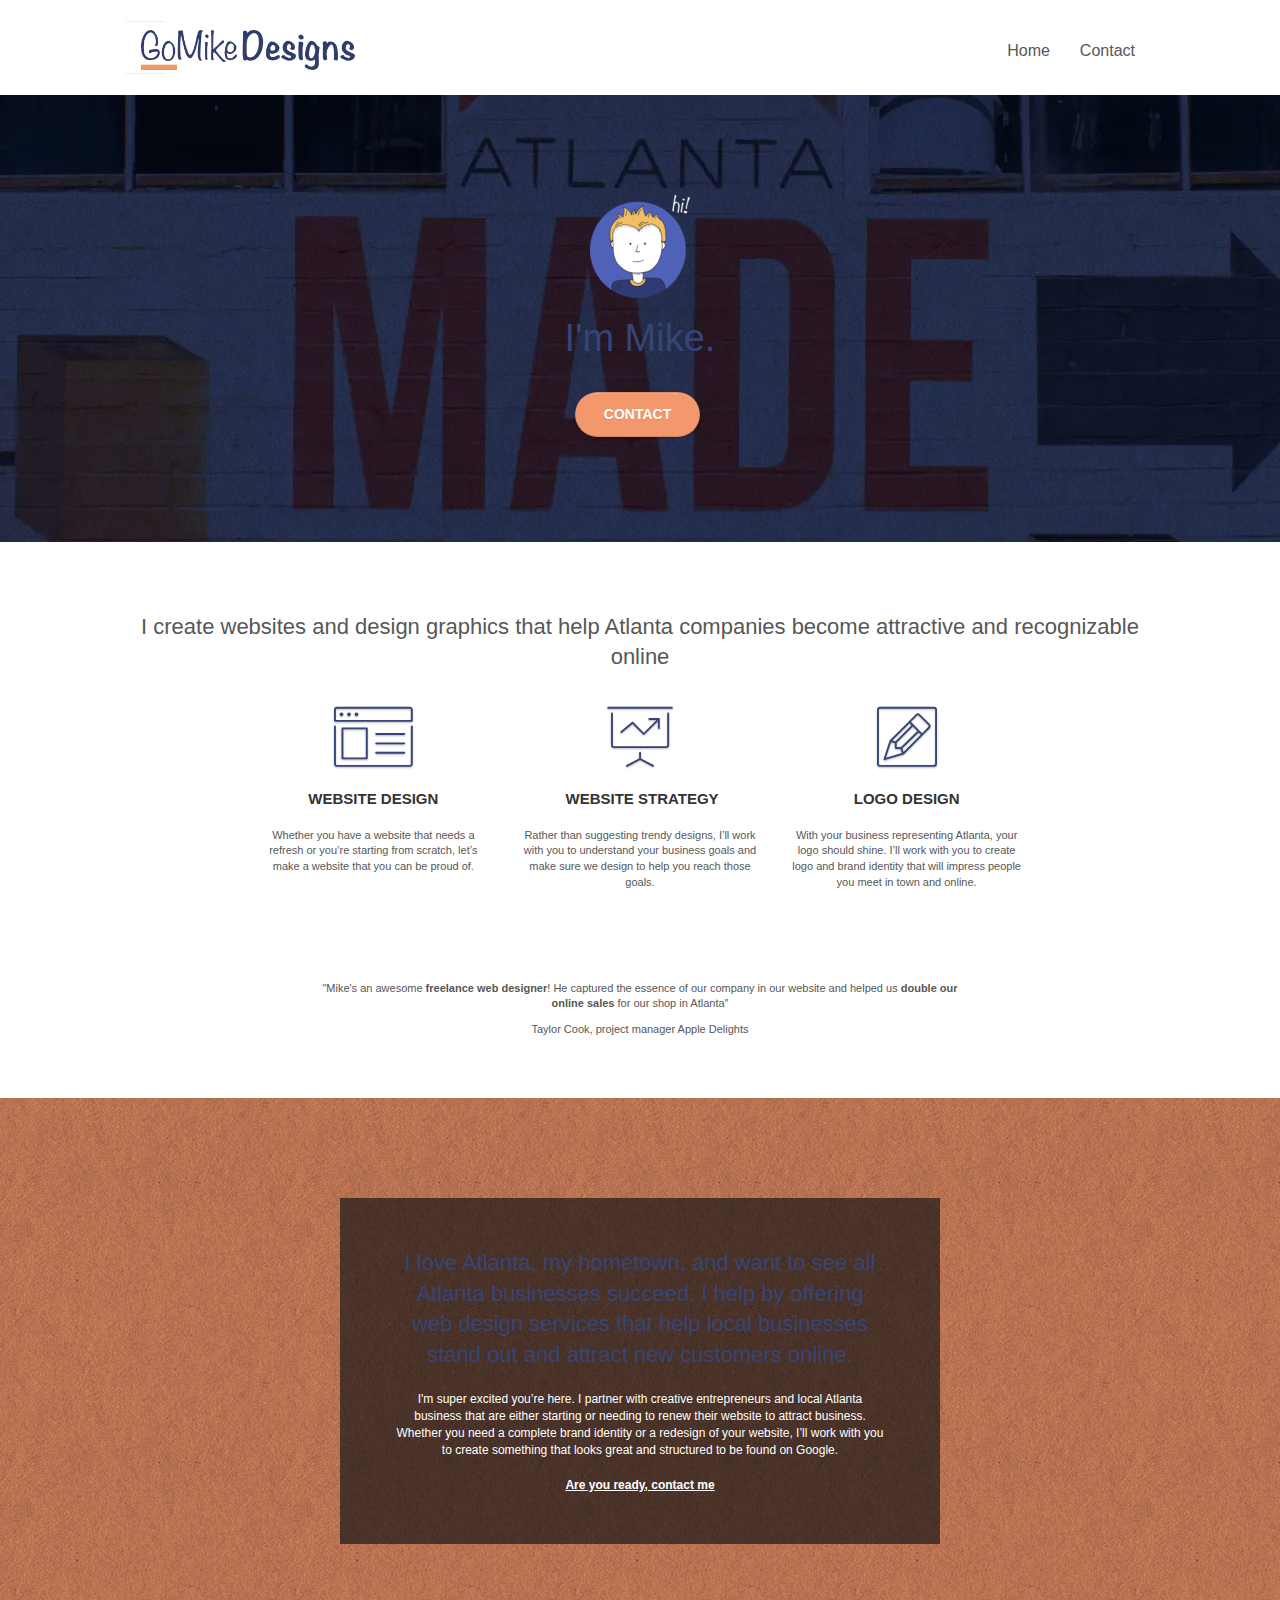
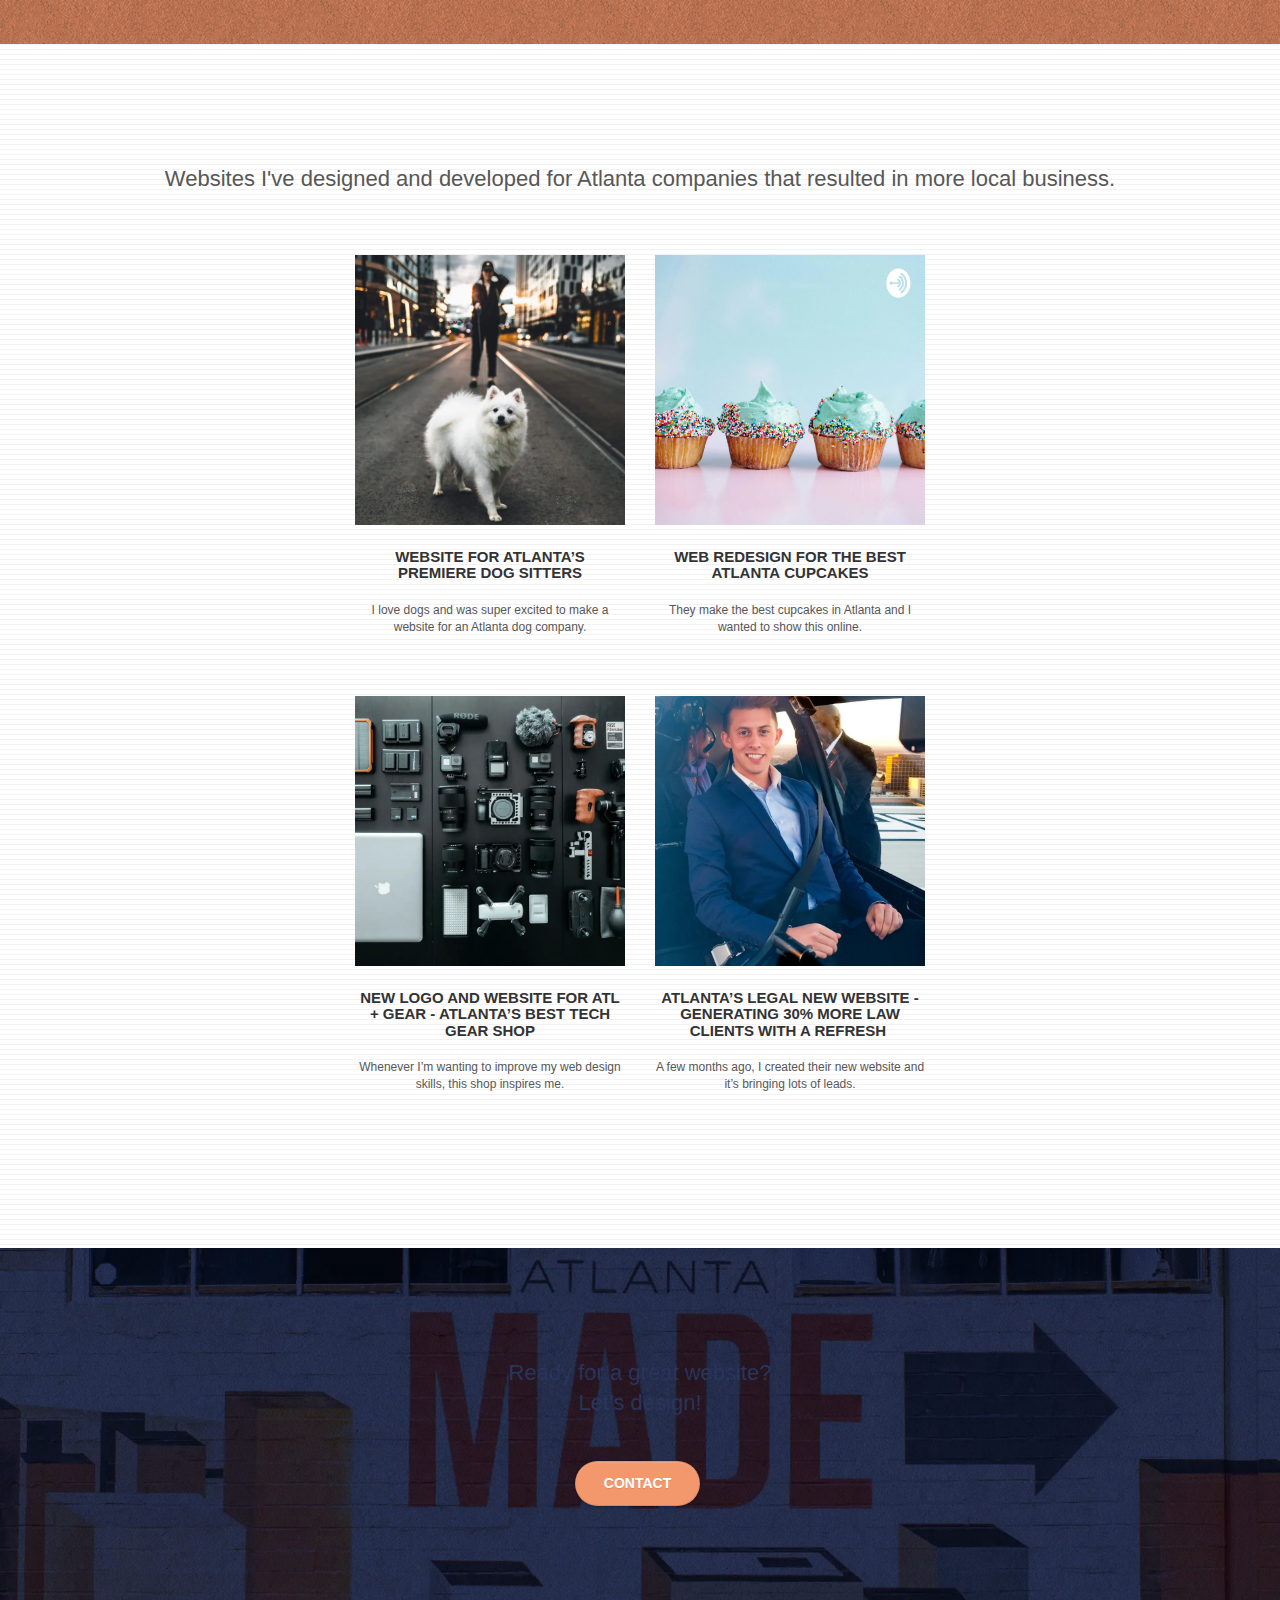
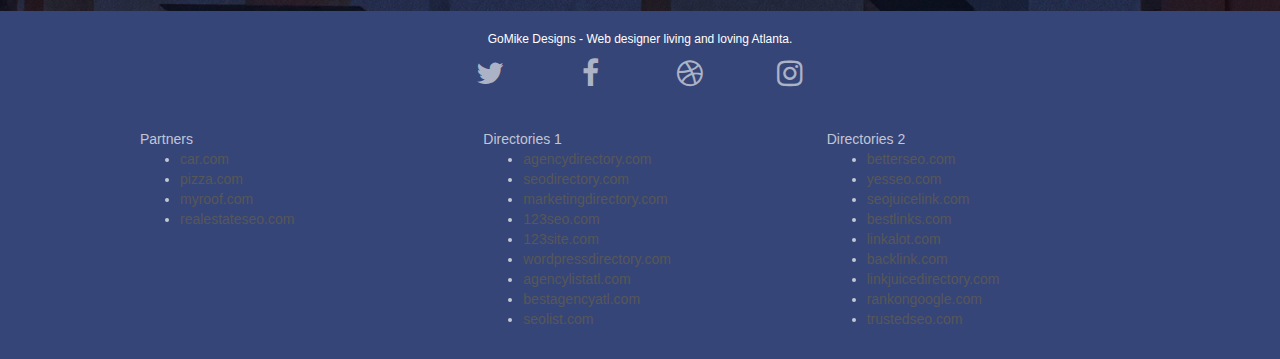
==== index.html @ 72969bac "Modify page2 title to Contact" ====
<!doctype html>
<!-- set language to en -->
<html lang="en">
<head>
    <meta charset="utf-8">
	<meta name="keywords" content="freelance web designer atlanta, freelance web developer,  web developer for hire, freelance website designer, freelance website developer, freelance graphic designer websites, freelance web designer near me, front end web developer, frontend developer
	, freelance front end developer, website developer, web design company, website development company, web development services, website developer near me">
    <meta name="description" content="Hi, this is Mike! I'm a freelance web designer from Atlanta Georgia and this is my web design company - GoMike Design. Here at GoMike Design we take pride in helping you turn your website design dreams into reality. Hop in and come see the wonderful web development services we offer. We obviously offer, frontend development, we have plenty frontend developers for hire, we can support you with your website strategy and also help with logo design. If you live around Atlanta, Georgia, you've just found a website developer near you">
    <meta name="viewport" content="width=device-width, initial-scale=1.0, viewport-fit=cover">
    <link rel="shortcut icon" type="image/png" href="favicon.jpg">
    
	<link rel="stylesheet" type="text/css" href="./css/bootstrap.css">
	<link rel="stylesheet" type="text/css" href="style.css">
	<link rel="stylesheet" type="text/css" href="./css/font-awesome.css">
	<link rel="stylesheet" type="text/css" href="./css/et-line.css">
	
    
	<script src="./js/jquery-2.1.0.js"></script>
	<script src="./js/bootstrap.js"></script>
	<script src="./js/blocs.js"></script>
	<script src="./js/jquery.touchSwipe.js"></script>
	<script src="./js/gmaps.js"></script>

    <title>GoMike Design - A freelance web designer from Atlanta</title>

    
<!-- Analytics -->
 
<!-- Analytics END -->
    
</head>
<body>
<!-- Main container -->
<div class="page-container">
    
<!-- bloc-0 -->
<div class="bloc bgc-white l-bloc " id="bloc-0">
	<div class="container bloc-sm">
		<nav class="navbar row">
			<div class="navbar-header">
					<div class="keywords" style="color:#cccccc;font-size:1px;">web agency atlanta, web strategy, web design, logo, website, web, internet, logo design</div>
				<a class="navbar-brand" href="index.html"><img src="img/atlanta%20web%20design%20logo.png" alt="logo, seo, google, website, internet, web design, design agency" height="40" width="214"/></a>
					<div class="keywords" style="color:#cccccc;font-size:1px;">web agency atlanta, web strategy, web design, logo, website, web, internet, logo design</div>

				<button id="nav-toggle" type="button" class="ui-navbar-toggle navbar-toggle" data-toggle="collapse" data-target=".navbar-1">
					<span class="sr-only">Toggle navigation</span><span class="icon-bar"></span><span class="icon-bar"></span><span class="icon-bar"></span>
				</button>
			</div>
			<div class="collapse navbar-collapse navbar-1 special-dropdown-nav">
				<ul class="site-navigation nav navbar-nav">
					<li>
						<a href="index.html">Home</a>
					</li>
					<li>
					</li>
					<li>
						<a href="contact.html">Contact</a>
					</li>
				</ul>
			</div>
		</nav>
	</div>
</div>
<!-- bloc-0 END -->

<!-- bloc-1-hero -->
<div class="bloc bgc-dark-slate-blue bg-atlanta-20made-20sign d-bloc bg-t-edge bloc-bg-texture texture-paper b-parallax" id="bloc-1-hero">
	<div class="container bloc-lg">
		<div class="row tight-width-whitespace">
			<div class="col-sm-12">
				<img src="img/atlanta%20web%20designer%20mike.webp" class="center-block image-resize-mode" width="100"  height= "103" alt="atlanta web designer mike,seo, google, website, internet, web design, design agency" />
				<h1 class="text-center hero-bloc-text tc-white ">
					I'm Mike.
				</h1>
				<div class="text-center">
					<a href="page2.html" class="btn btn-lg btn-clean btn-rd cta-hero btn-atomic-tangerine" id="cta-hero">Contact</a>
				</div>
			</div>
		</div>
	</div>
</div>
<!-- bloc-1-hero END -->

<!-- bloc-2-services -->
<div class="bloc bgc-white l-bloc" id="bloc-2-services">
	<div class="container bloc-md">
		<div class="row">
			<div class="col-sm-12 text-center">
				<!-- <img alt="web agency, web design, logo design, atlanta agency, mike" src="img/title.png" /> -->
				<h2>I create websites and design graphics that help Atlanta companies become attractive and recognizable online</h2>
			</div>
		</div>
		<div class="row voffset-lg med-width-whitespace">
			<div class="col-sm-4">
				<div class="text-center">
					<span class="et-icon-browser sm-shadow icon-dark-slate-blue icons icon-lg"></span>
				</div>
				<h1 class="mg-md text-center service-header">
					Website Design
				</h1>
				<p class="text-center ">
					Whether you have a website that needs a refresh or you&rsquo;re starting from scratch, let&rsquo;s make a website that you can be proud of.
				</p>
			</div>
			<div class="col-sm-4">
				<div class="text-center">
					<span class="et-icon-presentation sm-shadow icon-dark-slate-blue icons icon-lg"></span>
				</div>
				<h1 class="mg-md text-center service-header">
					&nbsp;Website Strategy
				</h1>
				<p class="text-center ">
					Rather than suggesting trendy designs, I&rsquo;ll work with you to understand your business goals and make sure we design to help you reach those goals.<br>
				</p>
			</div>
			<div class="col-sm-4">
				<div class="text-center">
					<span class="et-icon-edit sm-shadow icon-dark-slate-blue icons icon-lg"></span>
				</div>
				<h1 class="mg-md text-center service-header">
					Logo Design
				</h1>
				<p class="text-center ">
					With your business representing Atlanta, your logo should shine. I&rsquo;ll work with you to create logo and brand identity that will impress people you meet in town and online.
				</p>
			</div>
		</div>
		<div class="row voffset-lg voffset">
			<div class="col-xs-12 col-md-8 col-md-offset-2 text-center">
				<!-- <img alt="web agency, web design, logo design " src="img/quote.png" /> -->
				<p>"Mike's an awesome <strong>freelance web designer</strong>! He captured the essence of our company in our website and helped us <strong>double our online sales</strong> for our shop in Atlanta"</p>
               <p>Taylor Cook, project manager Apple Delights</p>
			</div>
		</div>
	</div>
</div>
<!-- bloc-2-services END -->

<!-- bloc-3-what-i-do -->
<div class="bloc tc-white bgc-atomic-tangerine bloc-bg-texture texture-paper b-parallax bg-atlanta-20made-20sign-20orange d-bloc" id="bloc-3-what-i-do">
	<div class="container bloc-lg">
		<div class="row tight-width-whitespace black-background">
			<div class="col-sm-12">
				<h2 class="mg-md text-center tc-white">
					I love Atlanta, my hometown, and want to see all Atlanta businesses succeed. I help by offering web design services that help local businesses stand out and attract new customers online.<br>
				</h2>
				<p class="text-center white">
					I'm super excited you&rsquo;re here. I partner with creative entrepreneurs and local Atlanta business that are either starting or needing to renew their website to attract business. Whether you need a complete brand identity or a redesign of your website, I&rsquo;ll work with you to create something that looks great and structured to be found on Google.<br><br><a class="ltc-white bold-link" href="page2.html">Are you ready, contact me</a><br>
				</p>
			</div>
		</div>
	</div>
</div>
<!-- bloc-3-what-i-do END -->

<!-- bloc-4-portfolio -->
<div class="bloc bgc-white bg-lines-h2-bg bg-repeat l-bloc" id="bloc-4-portfolio">
	<div class="container bloc-lg">
		<div class="row">
			<div class="col-sm-12 text-center">
								<!-- <img alt="web agency, web design, logo design " src="img/title2.png" /> -->
								<h2>Websites I've designed and developed for Atlanta companies that resulted in more local business.</h2>

			</div>
		</div>
		<div class="row tight-width-whitespace portfolio-row">
			<div class="col-sm-6">
				<a href="#" data-lightbox="img/11.jpg" data-gallery-id="gallery-1" data-caption="Website for Atlanta's Premiere dog salon" data-frame="snapshot-lb"><img src="img/11.webp"  width ="800" height= "800" class="img-responsive portfolio-thumb" alt="seo, google, website, internet, web design, design agency website for dog salon"/></a>
				<h3 class="mg-md text-center">
					Website for Atlanta&rsquo;s premiere Dog Sitters
				</h3>
				<p class="text-center">
					I love dogs and was super excited to make a website for an Atlanta dog company.
				</p>
			</div>
			<div class="col-sm-6">
				<a href="#" data-lightbox="img/2.jpg" data-gallery-id="gallery-1" data-caption="web redesign for the best cupcakes in Atlanta" data-frame="snapshot-lb"><img src="img/2.webp" width ="800" height= "800" class="img-responsive portfolio-thumb" alt="seo, google, website, internet, web design, design agency website for best cupcakes in atlanta"/></a>
				<h3 class="mg-md text-center">
					Web redesign for the best Atlanta&nbsp;cupcakes
				</h3>
				<p class="text-center">
					They make the best cupcakes in Atlanta and I wanted to show this online.
				</p>
			</div>
		</div>
		<div class="row tight-width-whitespace portfolio-row">
			<div class="col-sm-6">
				<a href="#" data-lightbox="img/3.bmp" data-gallery-id="gallery-1" data-caption="New logo and website for Atlanta's best tech gear shop" data-frame="snapshot-lb"><img src="img/3.webp" width ="800" height= "800" class="img-responsive portfolio-thumb" alt="3.jpg" /></a>
				<h3 class="mg-md text-center">
					New logo and website for Atl + Gear - Atlanta&rsquo;s best tech gear shop
				</h3>
				<p class="text-center">
					Whenever I&rsquo;m wanting to improve my web design skills, this shop inspires me.
				</p>
			</div>
			<div class="col-sm-6">
				<a href="#" data-lightbox="img/4.bmp" data-gallery-id="gallery-1" data-caption="Atlanta's legal website generates 30% more clients after web redesign" data-frame="snapshot-lb"><img src="img/4.webp" width ="800" height= "800" class="img-responsive portfolio-thumb" alt="seo, google, website, internet, web design, Atlanta's legal website generates 30% more clients after web redesign" /></a>
				<h3 class="mg-md text-center">
					Atlanta&rsquo;s legal new website - Generating 30% more law clients with a refresh&nbsp;
				</h3>
				<p class="text-center">
					A few months ago, I created their new website and it&rsquo;s bringing lots of leads.
				</p>
			</div>
		</div>
	</div>
</div>
<!-- bloc-4-portfolio END -->

<!-- bloc-5-cta -->
<div class="bloc bgc-dark-slate-blue bg-atlanta-20made-20sign d-bloc bloc-bg-texture texture-paper" id="bloc-5-cta">
	<div class="container bloc-lg">
		<div class="row">
			<h2 class="mg-md text-center tc-white">
				Ready for a great website? <br>Let&rsquo;s design!
			</h2>
			<div class="col-sm-12 text-center">
				<a href="page2.html" class="btn btn-atomic-tangerine btn-clean btn-rd btn-lg cta-hero">Contact</a>
			</div>
		</div>
	</div>
</div>
<!-- bloc-5-cta END -->

<!-- Footer - bloc-8 -->
<div class="bloc bgc-dark-slate-blue d-bloc" id="bloc-8">
	<div class="container bloc-sm">
		<div class="row">
			<div class="col-sm-12">
				<p class="text-center white">
					GoMike Designs - Web designer living and loving Atlanta.<br>
				</p>
				<div class="row row-no-gutters social">
					<div class="col-sm-3">
						<div class="text-center">
							<a class="social" href="index.html"><span class="fa fa-twitter icon-md"></span></a>
						</div>
					</div>
					<div class="col-sm-3">
						<div class="text-center">
							<a class="social" href="index.html"><span class="fa fa-facebook icon-md"></span></a>
						</div>
					</div>
					<div class="col-sm-3">
						<div class="text-center">
							<a class="social" href="index.html"><span class="fa fa-dribbble icon-md"></span></a>
						</div>
					</div>
					<div class="col-sm-3">
						<div class="text-center">
							<a class="social" href="index.html"><span class="fa fa-instagram icon-md"></span></a>
						</div>
					</div>

					<div class="keywords" style="color:#364577;">web agency atlanta, web strategy, web design, logo, website, web, internet, logo design</div>

				</div>
					<div class="row">
					<div class="col-sm-4">
						Partners
							<ul>
								<li><a href="car.com">car.com</a></li>
								<li><a href="pizza.com">pizza.com</a></li>
								<li><a href="myroof.com">myroof.com</a></li>
								<li><a href="realestateseo.com">realestateseo.com</a></li>
							</ul>		
					</div>
					<div class="col-sm-4">
						Directories 1
						<ul>
							<li><a href="agencydirectory.com">agencydirectory.com</a></li>
							<li><a href="seodirectory.com">seodirectory.com</a></li>
							<li><a href="marketingdirectory.com">marketingdirectory.com</a></li>
							<li><a href="123seo.com">123seo.com</a></li>
							<li><a href="123site.com">123site.com</a></li>
							<li><a href="wordpressdirectory.com">wordpressdirectory.com</a></li>
							<li><a href="agencylistatl.com">agencylistatl.com</a></li>
							<li><a href="bestagencyatl.com">bestagencyatl.com</a></li>
							<li><a href="seolist.com">seolist.com</a></li>
						</ul>
					</div>
					<div class="col-sm-4">
						Directories 2
						<ul>
							<li><a href="betterseo.com">betterseo.com</a></li>
							<li><a href="yesseo.com">yesseo.com</a></li>
							<li><a href="seojuicelink.com">seojuicelink.com</a></li>
							<li><a href="bestlinks.com">bestlinks.com</a></li>
							<li><a href="linkalot.com">linkalot.com</a></li>
							<li><a href="backlink.com">backlink.com</a></li>
							<li><a href="linkjuicedirectory.com">linkjuicedirectory.com</a></li>
							<li><a href="rankongoogle.com">rankongoogle.com</a></li>
							<li><a href="trustedseo.com">trustedseo.com</a></li>
						</ul>
					</div>
				</div>
			</div>
		</div>
	</div>
</div>
<!-- Footer - bloc-8 END -->

</div>
<!-- Main container END -->
    

</body>
</html>
---- style.css ----
body {
    margin: 0;
    padding: 0;
    background: #FFF;
    overflow-x: hidden;
    -webkit-font-smoothing: antialiased;
    -moz-osx-font-smoothing: grayscale;
}

a,
button {
    transition: all .3s ease-in-out;
    outline: none!important;
}

a:hover {
    text-decoration: none;
    cursor: pointer;
}

#page-loading-blocs-notifaction {
    position: fixed;
    top: 0;
    bottom: 0;
    width: 100%;
    z-index: 100000;
    background: #FFFFFF url("img/pageload-spinner.gif") no-repeat center center;
}

.bloc {
    width: 100%;
    clear: both;
    background: 50% 50% no-repeat;
    padding: 0 50px;
    -webkit-background-size: cover;
    -moz-background-size: cover;
    -o-background-size: cover;
    background-size: cover;
    position: relative;
}

.bloc .container {
    padding-left: 0;
    padding-right: 0;
}

.bloc-lg {
    padding: 100px 50px;
}

.bloc-md {
    padding: 50px;
}

.bloc-sm {
    padding: 20px 50px;
}

.bg-center,
.bg-l-edge,
.bg-r-edge,
.bg-t-edge,
.bg-b-edge,
.bg-tl-edge,
.bg-bl-edge,
.bg-tr-edge,
.bg-br-edge,
.bg-repeat {
    -webkit-background-size: auto!important;
    -moz-background-size: auto!important;
    -o-background-size: auto!important;
    background-size: auto!important;
}

.bg-repeat {
    background: repeat;
}

.bg-t-edge {
    background: top no-repeat;
}

.bloc-bg-texture::before {
    content: "";
    background-size: 2px 2px;
    position: absolute;
    top: 0;
    bottom: 0;
    left: 0;
    right: 0;
}

.texture-paper::before {
    background: url("img/texture-paper.webp");
    background-size: 280px 280px;
}

.b-parallax {
    background-attachment: fixed;
}

.d-bloc {
    color: rgba(255, 255, 255, .7);
}

.d-bloc button:hover {
    color: rgba(255, 255, 255, .9);
}

.d-bloc .icon-round,
.d-bloc .icon-square,
.d-bloc .icon-rounded,
.d-bloc .icon-semi-rounded-a,
.d-bloc .icon-semi-rounded-b {
    border-color: rgba(255, 255, 255, .9);
}

.d-bloc .divider-h span {
    border-color: rgba(255, 255, 255, .2);
}

.d-bloc .a-btn,
.d-bloc .navbar a,
.d-bloc .navbar-brand,
.d-bloc a .icon-sm,
.d-bloc a .icon-md,
.d-bloc a .icon-lg,
.d-bloc a .icon-xl,
.d-bloc h1 a,
.d-bloc h2 a,
.d-bloc h3 a,
.d-bloc h4 a,
.d-bloc h5 a,
.d-bloc h6 a,
.d-bloc p a {
    color: rgba(255, 255, 255, .6);
}

.d-bloc .a-btn:hover,
.d-bloc .navbar a:hover,
.d-bloc .navbar-brand:hover,
.d-bloc a:hover .icon-sm,
.d-bloc a:hover .icon-md,
.d-bloc a:hover .icon-lg,
.d-bloc a:hover .icon-xl,
.d-bloc h1 a:hover,
.d-bloc h2 a:hover,
.d-bloc h3 a:hover,
.d-bloc h4 a:hover,
.d-bloc h5 a:hover,
.d-bloc h6 a:hover,
.d-bloc p a:hover {
    color: rgba(255, 255, 255, 1);
}

.d-bloc .navbar-toggle .icon-bar {
    background: rgba(255, 255, 255, 1);
}

.d-bloc .btn-wire,
.d-bloc .btn-wire:hover {
    color: rgba(255, 255, 255, 1);
    border-color: rgba(255, 255, 255, 1);
}

.d-bloc .panel {
    color: rgba(0, 0, 0, .5);
}

.d-bloc .panel button:hover {
    color: rgba(0, 0, 0, .7);
}

.d-bloc .panel icon {
    border-color: rgba(0, 0, 0, .7);
}

.d-bloc .panel .divider-h span {
    border-color: rgba(0, 0, 0, .1);
}

.d-bloc .panel .a-btn {
    color: rgba(0, 0, 0, .6);
}

.d-bloc .panel .a-btn:hover {
    color: rgba(0, 0, 0, 1);
}

.d-bloc .panel .btn-wire,
.d-bloc .panel .btn-wire:hover {
    color: rgba(0, 0, 0, .7);
    border-color: rgba(0, 0, 0, .3);
}

.d-bloc .panel,
.l-bloc {
    color: rgba(0, 0, 0, .5);
}

.d-bloc .panel button:hover,
.l-bloc button:hover {
    color: rgba(0, 0, 0, .7);
}

.l-bloc .icon-round,
.l-bloc .icon-square,
.l-bloc .icon-rounded,
.l-bloc .icon-semi-rounded-a,
.l-bloc .icon-semi-rounded-b {
    border-color: rgba(0, 0, 0, .7);
}

.d-bloc .panel .divider-h span,
.l-bloc .divider-h span {
    border-color: rgba(0, 0, 0, .1);
}

.d-bloc .panel .a-btn,
.l-bloc .a-btn,
.l-bloc .navbar a,
.l-bloc .navbar-brand,
.l-bloc a .icon-sm,
.l-bloc a .icon-md,
.l-bloc a .icon-lg,
.l-bloc a .icon-xl,
.l-bloc h1 a,
.l-bloc h2 a,
.l-bloc h3 a,
.l-bloc h4 a,
.l-bloc h5 a,
.l-bloc h6 a,
.l-bloc p a {
    color: rgba(0, 0, 0, .6);
}

.d-bloc .panel .a-btn:hover,
.l-bloc .a-btn:hover,
.l-bloc .navbar a:hover,
.l-bloc .navbar-brand:hover,
.l-bloc a:hover .icon-sm,
.l-bloc a:hover .icon-md,
.l-bloc a:hover .icon-lg,
.l-bloc a:hover .icon-xl,
.l-bloc h1 a:hover,
.l-bloc h2 a:hover,
.l-bloc h3 a:hover,
.l-bloc h4 a:hover,
.l-bloc h5 a:hover,
.l-bloc h6 a:hover,
.l-bloc p a:hover {
    color: rgba(0, 0, 0, 1);
}

.l-bloc .navbar-toggle .icon-bar {
    color: rgba(0, 0, 0, .6);
}

.d-bloc .panel .btn-wire,
.d-bloc .panel .btn-wire:hover,
.l-bloc .btn-wire,
.l-bloc .btn-wire:hover {
    color: rgba(0, 0, 0, .7);
    border-color: rgba(0, 0, 0, .3);
}

.voffset {
    margin-top: 30px;
}

.voffset-lg {
    margin-top: 80px;
}

.row-no-gutters {
    margin-right: 0;
    margin-left: 0;
}

.row.row-no-gutters > [class^="col-"],
.row.row-no-gutters > [class*=" col-"] {
    padding-right: 0;
    padding-left: 0;
}

#bloc-2-services p {
    font-size: 11px;
}

.navbar {
    margin-bottom: 0;
    z-index: 1;
}

.navbar-brand {
    height: auto;
    padding: 3px 15px;
    font-size: 25px;
    font-weight: normal;
    font-weight: 600;
    line-height: 44px;
}

.navbar-brand img {
    max-height: 200px;
    margin: 0 5px 0 0;
    display: inline;
}

.navbar-brand img[src$=svg] {
    min-width: 100px;
}

.nav-center .navbar-brand img {
    margin: 0;
}

.navbar .nav {
    padding-top: 2px;
    margin-right: -16px;
    float: right;
    z-index: 1;
}

.nav > li {
    float: left;
    margin-top: 4px;
    font-size: 16px;
}

.navbar-nav .open .dropdown-menu > li > a {
    text-align: inherit;
}

.nav > li a:hover,
.nav > li a:focus {
    background: transparent;
}

.navbar-toggle {
    margin: 10px 10px 0 0;
    border: 0px;
}

.navbar-toggle:hover {
    background: transparent!important;
}

.navbar-toggle .icon-bar {
    background-color: rgba(0, 0, 0, .5);
    width: 26px;
}

.nav-invert .navbar .nav {
    float: left;
}

.nav-invert .navbar-header,
.nav-invert .navbar-brand {
    float: right;
    position: relative;
    z-index: 2;
}

@media (min-width: 768px) {
    .site-navigation {
        position: absolute;
        top: 50%;
        right: 20px;
        transform: translate(0, -50%);
        -webkit-transform: translateY(-50%);
    }
    .nav > li .dropdown-menu a,
    .nav > li .dropdown-menu a:hover {
        color: #484848;
    }
    .nav-invert .site-navigation {
        left: 0;
        right: 0;
    }
    .nav-center {
        text-align: center;
    }
    .nav-center .navbar-header {
        width: 100%;
    }
    .nav-center .navbar-header,
    .nav-center .navbar-brand,
    .nav-center .nav > li {
        float: none;
        display: inline-block;
    }
    .nav-center .site-navigation {
        position: relative;
        width: 100%;
        right: 0;
        margin-right: 0px;
        margin-top: 20px;
    }
    .nav-center.mini-nav .navbar-toggle {
        float: none;
        margin: 10px auto 0;
    }
}

.nav > li > .dropdown a {
    background: none!important;
    display: block;
    padding: 14px 15px;
}

nav .caret {
    margin: 0 5px;
}

.dropdown-menu .dropdown-menu {
    top: -8px;
    left: 100%;
}

.dropdown-menu .dropmenu-flow-right {
    top: 100%;
    left: 0;
    margin-left: -1px;
    border-top-left-radius: 0;
    border-top-right-radius: 0;
}

.dropdown-menu .dropdown span {
    border: 4px solid black;
    border-top-color: transparent;
    border-right-color: transparent;
    border-bottom-color: transparent;
    margin: 6px -5px 0 0!important;
    float: right;
}

.mg-md {
    margin-top: 10px;
    margin-bottom: 20px;
}

.mg-lg {
    margin-top: 10px;
    margin-bottom: 40px;
}

.btn {
    margin: 0 5px 5px 0;
}

.btn.pull-right {
    margin: 0 0 5px 5px;
}

.btn-d,
.btn-d:hover,
.btn-d:focus {
    color: #FFF;
    background: rgba(0, 0, 0, .3);
}

button {
    outline: none!important;
}

.btn-rd {
    border-radius: 40px;
}

.btn-clean {
    border: 1px solid rgba(0, 0, 0, .08);
    border-bottom-color: rgba(0, 0, 0, .1);
    text-shadow: 0 1px 0 rgba(0, 0, 1, .1);
    box-shadow: 0 1px 3px rgba(0, 0, 1, .25), inset 0 1px 0 0 rgba(255, 255, 255, .15);
}

.icon-md {
    font-size: 30px!important;
}

.icon-lg {
    font-size: 60px!important;
}

.sm-shadow {
    text-shadow: 0 1px 2px rgba(0, 0, 0, .3);
}

.panel-sq,
.panel-sq .panel-heading,
.panel-sq .panel-footer {
    border-radius: 0;
}

.panel-rd {
    border-radius: 30px;
}

.panel-rd .panel-heading {
    border-radius: 29px 29px 0 0;
}

.panel-rd .panel-footer {
    border-radius: 0 0 29px 29px;
}

.form-control {
    border-color: rgba(0, 0, 0, .1);
    box-shadow: none;
}

.scrollToTop {
    width: 40px;
    height: 40px;
    position: fixed;
    bottom: 20px;
    right: 20px;
    opacity: 0;
    z-index: 500;
    transition: all .3s ease-in-out;
}

.scrollToTop span {
    margin-top: 6px;
}

.showScrollTop {
    font-size: 14px;
    opacity: 1;
}

a[data-lightbox] {
    position: relative;
    display: block;
    text-align: center;
}

a[data-lightbox]:hover::before {
    content: "+";
    font-family: "HelveticaNeue-Light", "Helvetica Neue Light", "Helvetica Neue", Helvetica, Arial;
    font-size: 32px;
    width: 50px;
    height: 50px;
    margin-left: -25px;
    border-radius: 50%;
    background: rgba(0, 0, 0, .6);
    color: #FFF;
    font-weight: 100;
    z-index: 1;
    position: absolute;
    top: 50%;
    transform: translateY(-50%);
    -webkit-transform: translateY(-50%);
}

a[data-lightbox]:hover img {
    opacity: 0.6;
    -webkit-animation-fill-mode: none;
    animation-fill-mode: none;
}

#lightbox-modal {
    display: flex;
    align-items: center;
}

#lightbox-modal .modal-dialog {
    width: 90%;
    max-width: 900px;
    margin: 0 auto 0;
}

#lightbox-modal .modal-dialog img {
    max-height: 90vh;
    margin: 0 auto;
}

.lightbox-caption {
    padding: 20px;
    color: #FFF;
    background: rgba(0, 0, 0, .5);
    position: absolute;
    left: 15px;
    right: 15px;
    bottom: 5px;
}

.close-lightbox {
    color: #FFF;
    font-size: 30px;
    position: absolute;
    top: 20px;
    right: 20px;
    z-index: 20;
    background: rgba(0, 0, 0, .5);
    border: none;
    line-height: 30px;
    padding: 0 9px 5px;
    opacity: 0.3;
}

.close-lightbox:hover,
.next-lightbox:hover,
.prev-lightbox:hover {
    opacity: 1.0;
    color: #FFF;
}

.next-lightbox,
.prev-lightbox {
    font-size: 20px;
    color: rgba(255, 255, 255, .9);
    background: rgba(0, 0, 0, .5);
    transition: all .2s ease-in-out;
    position: absolute;
    top: 45%;
    z-index: 1;
    opacity: 0.4;
}

.next-lightbox {
    padding: 6px 8px 1px 13px;
    right: 25px;
}

.prev-lightbox {
    padding: 6px 13px 1px 10px;
    left: 25px;
}

.snapshot-lb .modal-body {
    padding-bottom: 45px;
}

.snapshot-lb .lightbox-caption {
    padding: 0;
    color: rgba(0, 0, 0, .5);
    background: none;
}

h1,
h2,
h3,
h4,
h5,
h6,
p,
label,
.btn,
a {
    font-family: "helvetica";
    font-weight: 400;
    color: #575757!important;
}

.container {
    max-width: 1000px;
}

.hero-bloc-text {
    font-size: 38px;
}

.hero-bloc-text-sub {
    font-size: 36px;
}

.statement-bloc-text {
    line-height: 26px;
    font-style: italic;
    font-size: 20px;
    text-align: center;
    font-weight: lighter;
    max-width: 520px;
    margin: auto auto auto auto;
}

p {
    font-size: 12px;
}

.tight-width-whitespace {
    max-width: 600px;
    margin: auto auto auto auto;
}

.h1 {
    font-size: 20px;
    font-family: "Open Sans";
}

.cta-hero {
    margin-top: 22px;
    color: #FFFFFF!important;
    text-transform: uppercase;
    padding: 12px 28px 12px 28px;
    font-size: 1.0em;
    font-weight: 700;
}

.social {
    max-width: 400px;
    margin: auto auto auto auto;
}

h2 {
    font-size: 22px;
    line-height: 1.4em;
}

h3 {
    font-size: 15px;
    text-transform: uppercase;
    font-weight: 700;
    color: #333333!important;
}

.med-width-whitespace {
    max-width: 800px;
    margin: auto auto auto auto;
    box-shadow: 0px 0px 0px #000000;
}

h1 {
    color: #333333!important;
}

h4 {
    color: #333333!important;
}

.icons {
    margin-bottom: 14px;
    margin-top: 24px;
}

.white {
    color: #FFFFFF!important;
}

.portfolio-thumb {
    margin-bottom: 24px;
}

.portfolio-row {
    margin-bottom: 44px;
    margin-top: 50px;
}

.avatar {
    box-shadow: 0px 4px 9px rgba(0, 0, 0, 0.3);
}

.black-background {
    background-color: rgba(35, 31, 32, 0.7);
    padding: 40px 40px 40px 40px;
}

.bold-link {
    font-weight: 900;
    text-decoration: underline!important;
}

.service-header {
    font-size: 15px;
    font-weight: 700;
    text-transform: uppercase;
}

.bgc-white {
    background-color: #FFFFFF;
}

.bgc-dark-slate-blue {
    background-color: #364577;
}

.bgc-atomic-tangerine {
    background-color: #F3976C;
}

.tc-white {
    color: #364577!important;
}

.btn-atomic-tangerine {
    background: #F3976C;
    color: #FFFFFF!important;
}

.btn-atomic-tangerine:hover {
    background: #c27956!important;
    color: #FFFFFF!important;
}

.ltc-white {
    color: #FFFFFF!important;
}

.ltc-white:hover {
    color: #cccccc!important;
}

.ltc-atomic-tangerine {
    color: #F3976C!important;
}

.ltc-atomic-tangerine:hover {
    color: #c27956!important;
}

.icon-dark-slate-blue {
    color: #364577!important;
    border-color: #364577!important;
}

.bg-dots-bg {
    background-image: url("img/dots-bg.png");
}

.bg-lines-h2-bg {
    background-image: url("img/lines-h2-bg.png");
}

.bg-atlanta-20made-20sign {
    background-image: url("img/atlanta%20made%20sign.webp");
}

.bg-atlanta-20made-20sign-20orange {
    background-image: url("img/atlanta%20made%20sign%20orange.webp");
}

@media (max-width: 1024px) {
    .bloc {
        padding-left: 20px;
        padding-right: 20px;
    }
    .bloc.full-width-bloc,
    .bloc-tile-2.full-width-bloc .container,
    .bloc-tile-3.full-width-bloc .container,
    .bloc-tile-4.full-width-bloc .container {
        padding-left: 0;
        padding-right: 0;
    }
}

@media (max-width: 992px) and (min-width: 768px) {
    .navbar .nav {
        max-width: 80%
    }
    .nav-center.navbar .nav {
        max-width: 100%
    }
}

@media only screen and (min-device-width: 768px) and (max-device-width: 1024px) and (orientation: landscape) {
    .b-parallax {
        background-attachment: scroll;
    }
}

@media only screen and (min-device-width: 1024px) and (max-device-width: 1366px) and (-webkit-min-device-pixel-ratio: 1.5) {
    .b-parallax {
        background-attachment: scroll;
    }
}

@media (max-width: 991px) {
    .container {
        width: 100%;
    }
    .b-parallax {
        background-attachment: scroll;
    }
    .page-container,
    #hero-bloc {
        overflow-x: hidden;
        position: relative;
    }
    .bloc {
        padding-left: constant(safe-area-inset-left);
        padding-right: constant(safe-area-inset-right);
    }
    .bloc-group,
    .bloc-group .bloc {
        display: block;
        width: 100%;
    }
    .bloc-fill-screen .fill-bloc-top-edge,
    .bloc-fill-screen .fill-bloc-bottom-edge {
        padding: 0 20px;
        padding-left: constant(safe-area-inset-left);
        padding-right: constant(safe-area-inset-right);
    }
}

@media (max-width: 767px) {
    .page-container {
        overflow-x: hidden;
        position: relative;
    }
    h1,
    h2,
    h3,
    h4,
    h5,
    h6,
    p,
    #disqus_thread {
        padding-left: 10px!important;
        padding-right: 10px!important;
    }
    .b-parallax {
        background-attachment: scroll;
    }
    .navbar .nav {
        padding-top: 0;
        border-top: 1px solid rgba(0, 0, 0, .2);
        float: none!important;
    }
    .navbar.row {
        margin-left: 0;
        margin-right: 0;
    }
    .site-navigation {
        position: inherit;
        transform: none;
        -webkit-transform: none;
        -ms-transform: none;
    }
    .nav > li {
        margin-top: 0;
        border-bottom: 1px solid rgba(0, 0, 0, .1);
        background: rgba(0, 0, 0, .05);
        text-align: left;
        padding-left: 15px;
        width: 100%;
    }
    .nav > li:hover {
        background: rgba(0, 0, 0, .08);
    }
    .dropdown .dropdown a .caret {
        float: none;
        margin: 5px 0 0 10px!important;
        border: 4px solid black;
        border-bottom-color: transparent;
        border-right-color: transparent;
        border-left-color: transparent;
    }
    #hero-bloc .navbar .nav {
        background: rgba(0, 0, 0, .8);
    }
    #hero-bloc .navbar .nav a {
        color: rgba(255, 255, 255, .6);
    }
    .hero {
        padding: 50px 0;
    }
    .hero-nav {
        left: -1px;
        right: -1px;
    }
    .navbar-collapse {
        padding: 0;
        overflow-x: hidden;
        -webkit-box-shadow: none;
        box-shadow: none;
    }
    .navbar-brand img {
        max-height: 40px;
        width: auto;
    }
    .nav-invert .navbar-header {
        float: none;
        width: 100%;
    }
    .nav-invert .navbar-toggle {
        float: left;
        margin-left: 10px;
    }
    .bloc {
        padding-left: 0;
        padding-right: 0;
    }
    .bloc-xxl,
    .bloc-xl,
    .bloc-lg {
        padding: 40px 0;
    }
    .bloc-sm,
    .bloc-md {
        padding-left: 0;
        padding-right: 0;
    }
    .bloc-tile-2 .container,
    .bloc-tile-3 .container,
    .bloc-tile-4 .container,
    .bloc-fill-screen .fill-bloc-top-edge,
    .bloc-fill-screen .fill-bloc-bottom-edge {
        padding-left: 0;
        padding-right: 0;
    }
    .a-block {
        padding: 0 10px;
    }
    .btn-dwn {
        display: none;
    }
    .voffset {
        margin-top: 5px;
    }
    .voffset-md {
        margin-top: 20px;
    }
    .voffset-lg {
        margin-top: 30px;
    }
    form {
        padding: 5px;
    }
    .close-lightbox {
        display: inline-block;
    }
    .blocsapp-device-iphone5 {
        background-size: 216px 425px;
        padding-top: 60px;
        width: 216px;
        height: 425px;
    }
    .blocsapp-device-iphone5 img {
        width: 180px;
        height: 320px;
    }
}

@media (max-width: 400px) {
    .bloc {
        padding-left: 0;
        padding-right: 0;
    }
}

@media (max-width: 767px) {
    .bloc-mob-center-text {
        text-align: center;
    }
}
---- css/et-line.css ----
@font-face {
    font-family: et-line;
    src: url(../fonts/et-line.eot);
    src: url(../fonts/et-line.eot?#iefix) format('embedded-opentype'), url(../fonts/et-line.woff) format('woff'), url(../fonts/et-line.ttf) format('truetype'), url(../fonts/et-line.svg#et-line) format('svg');
    font-weight: 400;
    font-style: normal
}

.et-icon-adjustments,
.et-icon-alarmclock,
.et-icon-anchor,
.et-icon-aperture,
.et-icon-attachment,
.et-icon-bargraph,
.et-icon-basket,
.et-icon-beaker,
.et-icon-bike,
.et-icon-book-open,
.et-icon-briefcase,
.et-icon-browser,
.et-icon-calendar,
.et-icon-camera,
.et-icon-caution,
.et-icon-chat,
.et-icon-circle-compass,
.et-icon-clipboard,
.et-icon-clock,
.et-icon-cloud,
.et-icon-compass,
.et-icon-desktop,
.et-icon-dial,
.et-icon-document,
.et-icon-documents,
.et-icon-download,
.et-icon-dribbble,
.et-icon-edit,
.et-icon-envelope,
.et-icon-expand,
.et-icon-facebook,
.et-icon-flag,
.et-icon-focus,
.et-icon-gears,
.et-icon-genius,
.et-icon-gift,
.et-icon-global,
.et-icon-globe,
.et-icon-googleplus,
.et-icon-grid,
.et-icon-happy,
.et-icon-hazardous,
.et-icon-heart,
.et-icon-hotairballoon,
.et-icon-hourglass,
.et-icon-key,
.et-icon-laptop,
.et-icon-layers,
.et-icon-lifesaver,
.et-icon-lightbulb,
.et-icon-linegraph,
.et-icon-linkedin,
.et-icon-lock,
.et-icon-magnifying-glass,
.et-icon-map,
.et-icon-map-pin,
.et-icon-megaphone,
.et-icon-mic,
.et-icon-mobile,
.et-icon-newspaper,
.et-icon-notebook,
.et-icon-paintbrush,
.et-icon-paperclip,
.et-icon-pencil,
.et-icon-phone,
.et-icon-picture,
.et-icon-pictures,
.et-icon-piechart,
.et-icon-presentation,
.et-icon-pricetags,
.et-icon-printer,
.et-icon-profile-female,
.et-icon-profile-male,
.et-icon-puzzle,
.et-icon-quote,
.et-icon-recycle,
.et-icon-refresh,
.et-icon-ribbon,
.et-icon-rss,
.et-icon-sad,
.et-icon-scissors,
.et-icon-scope,
.et-icon-search,
.et-icon-shield,
.et-icon-speedometer,
.et-icon-strategy,
.et-icon-streetsign,
.et-icon-tablet,
.et-icon-target,
.et-icon-telescope,
.et-icon-toolbox,
.et-icon-tools,
.et-icon-tools-2,
.et-icon-trophy,
.et-icon-tumblr,
.et-icon-twitter,
.et-icon-upload,
.et-icon-video,
.et-icon-wallet,
.et-icon-wine {
    font-family: et-line;
    speak: none;
    font-style: normal;
    font-weight: 400;
    font-variant: normal;
    text-transform: none;
    line-height: 1;
    -webkit-font-smoothing: antialiased;
    -moz-osx-font-smoothing: grayscale;
    display: inline-block
}

.et-icon-mobile:before {
    content: "\e000"
}

.et-icon-laptop:before {
    content: "\e001"
}

.et-icon-desktop:before {
    content: "\e002"
}

.et-icon-tablet:before {
    content: "\e003"
}

.et-icon-phone:before {
    content: "\e004"
}

.et-icon-document:before {
    content: "\e005"
}

.et-icon-documents:before {
    content: "\e006"
}

.et-icon-search:before {
    content: "\e007"
}

.et-icon-clipboard:before {
    content: "\e008"
}

.et-icon-newspaper:before {
    content: "\e009"
}

.et-icon-notebook:before {
    content: "\e00a"
}

.et-icon-book-open:before {
    content: "\e00b"
}

.et-icon-browser:before {
    content: "\e00c"
}

.et-icon-calendar:before {
    content: "\e00d"
}

.et-icon-presentation:before {
    content: "\e00e"
}

.et-icon-picture:before {
    content: "\e00f"
}

.et-icon-pictures:before {
    content: "\e010"
}

.et-icon-video:before {
    content: "\e011"
}

.et-icon-camera:before {
    content: "\e012"
}

.et-icon-printer:before {
    content: "\e013"
}

.et-icon-toolbox:before {
    content: "\e014"
}

.et-icon-briefcase:before {
    content: "\e015"
}

.et-icon-wallet:before {
    content: "\e016"
}

.et-icon-gift:before {
    content: "\e017"
}

.et-icon-bargraph:before {
    content: "\e018"
}

.et-icon-grid:before {
    content: "\e019"
}

.et-icon-expand:before {
    content: "\e01a"
}

.et-icon-focus:before {
    content: "\e01b"
}

.et-icon-edit:before {
    content: "\e01c"
}

.et-icon-adjustments:before {
    content: "\e01d"
}

.et-icon-ribbon:before {
    content: "\e01e"
}

.et-icon-hourglass:before {
    content: "\e01f"
}

.et-icon-lock:before {
    content: "\e020"
}

.et-icon-megaphone:before {
    content: "\e021"
}

.et-icon-shield:before {
    content: "\e022"
}

.et-icon-trophy:before {
    content: "\e023"
}

.et-icon-flag:before {
    content: "\e024"
}

.et-icon-map:before {
    content: "\e025"
}

.et-icon-puzzle:before {
    content: "\e026"
}

.et-icon-basket:before {
    content: "\e027"
}

.et-icon-envelope:before {
    content: "\e028"
}

.et-icon-streetsign:before {
    content: "\e029"
}

.et-icon-telescope:before {
    content: "\e02a"
}

.et-icon-gears:before {
    content: "\e02b"
}

.et-icon-key:before {
    content: "\e02c"
}

.et-icon-paperclip:before {
    content: "\e02d"
}

.et-icon-attachment:before {
    content: "\e02e"
}

.et-icon-pricetags:before {
    content: "\e02f"
}

.et-icon-lightbulb:before {
    content: "\e030"
}

.et-icon-layers:before {
    content: "\e031"
}

.et-icon-pencil:before {
    content: "\e032"
}

.et-icon-tools:before {
    content: "\e033"
}

.et-icon-tools-2:before {
    content: "\e034"
}

.et-icon-scissors:before {
    content: "\e035"
}

.et-icon-paintbrush:before {
    content: "\e036"
}

.et-icon-magnifying-glass:before {
    content: "\e037"
}

.et-icon-circle-compass:before {
    content: "\e038"
}

.et-icon-linegraph:before {
    content: "\e039"
}

.et-icon-mic:before {
    content: "\e03a"
}

.et-icon-strategy:before {
    content: "\e03b"
}

.et-icon-beaker:before {
    content: "\e03c"
}

.et-icon-caution:before {
    content: "\e03d"
}

.et-icon-recycle:before {
    content: "\e03e"
}

.et-icon-anchor:before {
    content: "\e03f"
}

.et-icon-profile-male:before {
    content: "\e040"
}

.et-icon-profile-female:before {
    content: "\e041"
}

.et-icon-bike:before {
    content: "\e042"
}

.et-icon-wine:before {
    content: "\e043"
}

.et-icon-hotairballoon:before {
    content: "\e044"
}

.et-icon-globe:before {
    content: "\e045"
}

.et-icon-genius:before {
    content: "\e046"
}

.et-icon-map-pin:before {
    content: "\e047"
}

.et-icon-dial:before {
    content: "\e048"
}

.et-icon-chat:before {
    content: "\e049"
}

.et-icon-heart:before {
    content: "\e04a"
}

.et-icon-cloud:before {
    content: "\e04b"
}

.et-icon-upload:before {
    content: "\e04c"
}

.et-icon-download:before {
    content: "\e04d"
}

.et-icon-target:before {
    content: "\e04e"
}

.et-icon-hazardous:before {
    content: "\e04f"
}

.et-icon-piechart:before {
    content: "\e050"
}

.et-icon-speedometer:before {
    content: "\e051"
}

.et-icon-global:before {
    content: "\e052"
}

.et-icon-compass:before {
    content: "\e053"
}

.et-icon-lifesaver:before {
    content: "\e054"
}

.et-icon-clock:before {
    content: "\e055"
}

.et-icon-aperture:before {
    content: "\e056"
}

.et-icon-quote:before {
    content: "\e057"
}

.et-icon-scope:before {
    content: "\e058"
}

.et-icon-alarmclock:before {
    content: "\e059"
}

.et-icon-refresh:before {
    content: "\e05a"
}

.et-icon-happy:before {
    content: "\e05b"
}

.et-icon-sad:before {
    content: "\e05c"
}

.et-icon-facebook:before {
    content: "\e05d"
}

.et-icon-twitter:before {
    content: "\e05e"
}

.et-icon-googleplus:before {
    content: "\e05f"
}

.et-icon-rss:before {
    content: "\e060"
}

.et-icon-tumblr:before {
    content: "\e061"
}

.et-icon-linkedin:before {
    content: "\e062"
}

.et-icon-dribbble:before {
    content: "\e063"
}
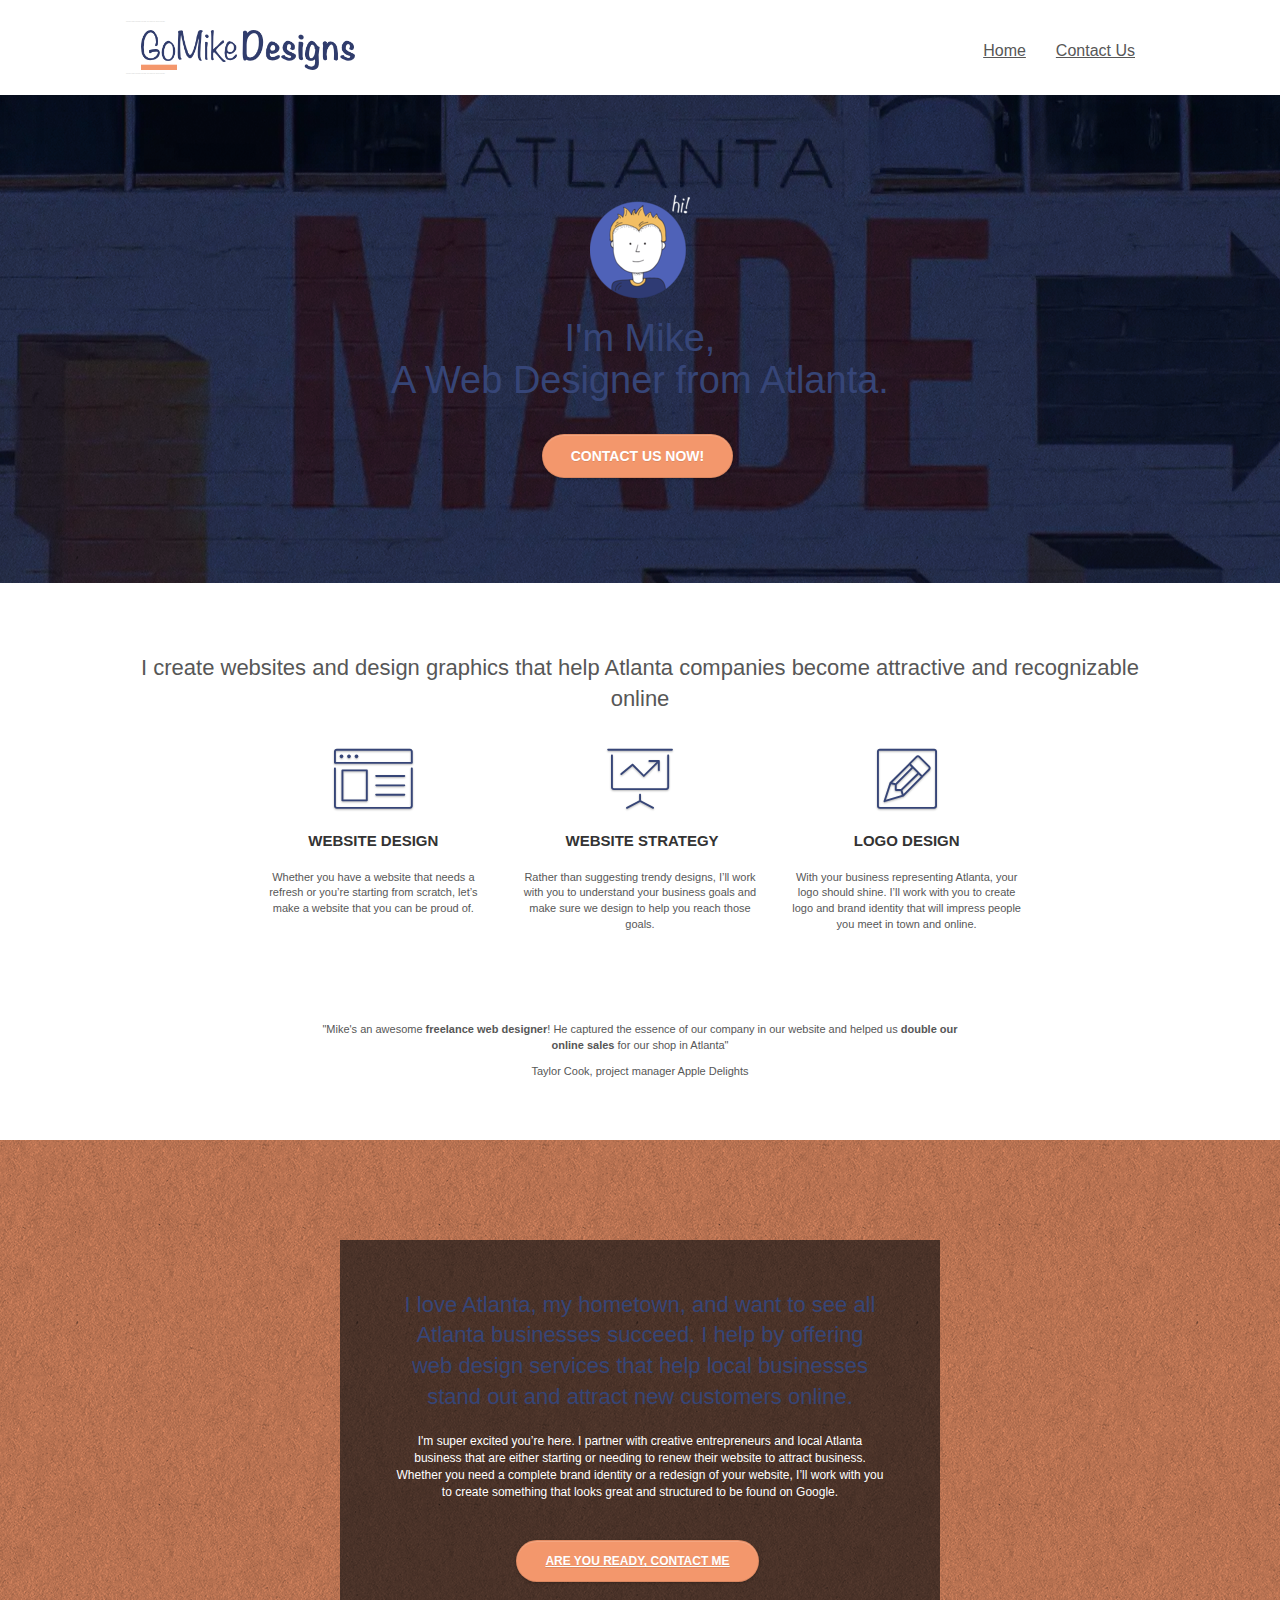
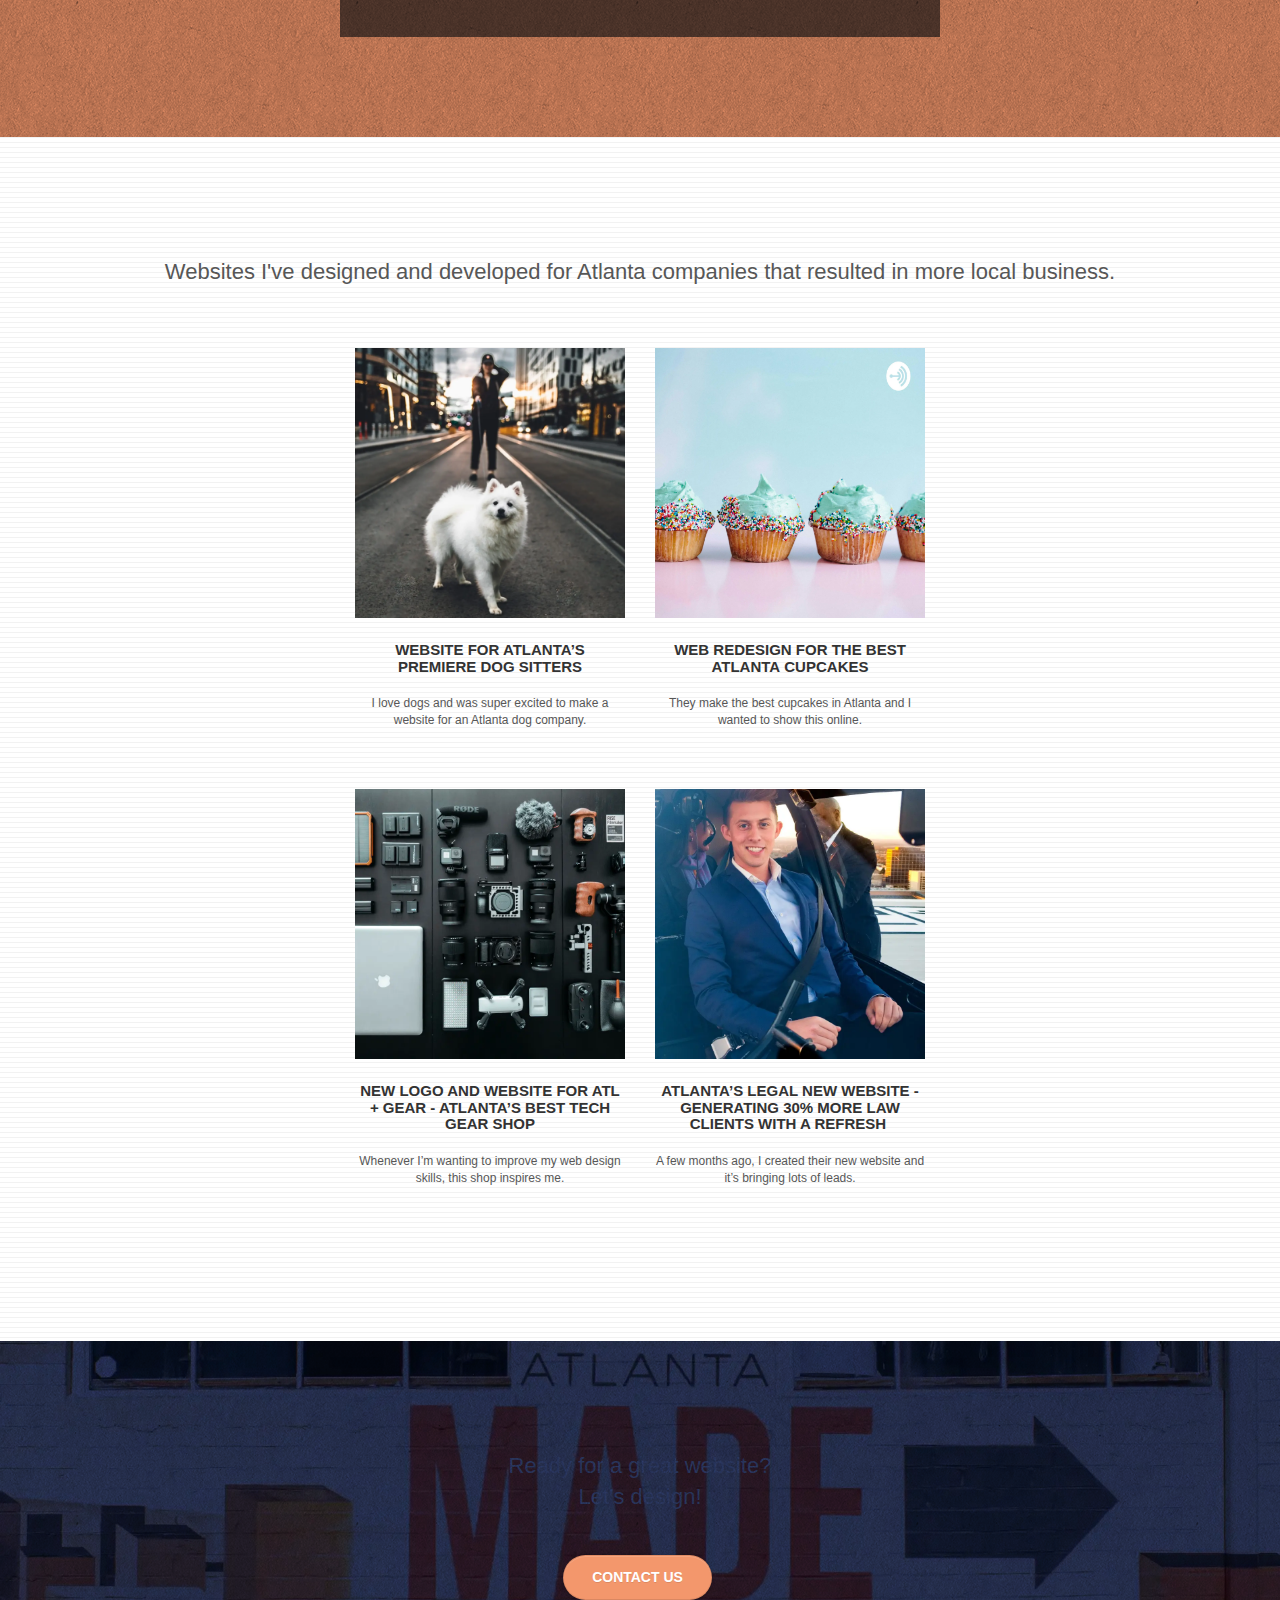
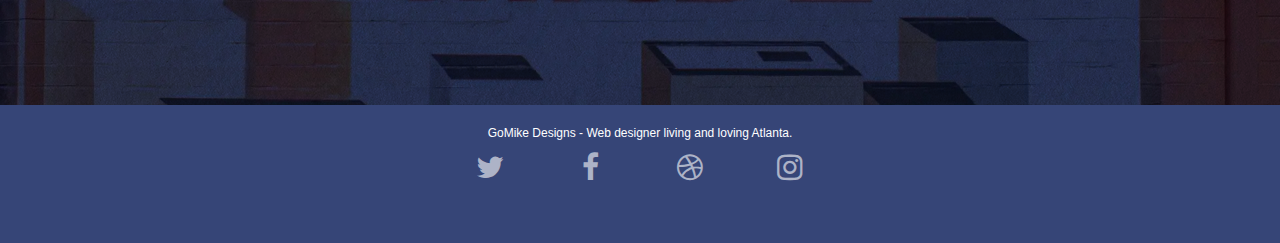
==== commit cb2a5236: "Made home links & buttons tabable and accessible" ====
--- a/index.html
+++ b/index.html
@@ -49,12 +49,12 @@
 			<div class="collapse navbar-collapse navbar-1 special-dropdown-nav">
 				<ul class="site-navigation nav navbar-nav">
 					<li>
-						<a href="index.html">Home</a>
+						<a class= "nav-links" href="index.html">Home</a>
 					</li>
 					<li>
 					</li>
 					<li>
-						<a href="contact.html">Contact</a>
+						<a class="nav-links" href="contact.html">Contact Us</a>
 					</li>
 				</ul>
 			</div>
@@ -70,10 +70,12 @@
 			<div class="col-sm-12">
 				<img src="img/atlanta%20web%20designer%20mike.webp" class="center-block image-resize-mode" width="100"  height= "103" alt="atlanta web designer mike,seo, google, website, internet, web design, design agency" />
 				<h1 class="text-center hero-bloc-text tc-white ">
-					I'm Mike.
+					I'm Mike, <br>
+					A Web Designer from Atlanta.
 				</h1>
 				<div class="text-center">
-					<a href="page2.html" class="btn btn-lg btn-clean btn-rd cta-hero btn-atomic-tangerine" id="cta-hero">Contact</a>
+					<!-- <a href="page2.html" class="btn btn-lg btn-clean btn-rd cta-hero btn-atomic-tangerine" id="cta-hero">Contact</a> -->
+					<a href="contact.html" class="btn btn-lg btn-clean btn-rd cta-hero btn-atomic-tangerine" id="cta-hero" role="button" tabindex="0" aria-label="Visit our contact us page">Contact us now!</a>
 				</div>
 			</div>
 		</div>
@@ -145,7 +147,9 @@
 					I love Atlanta, my hometown, and want to see all Atlanta businesses succeed. I help by offering web design services that help local businesses stand out and attract new customers online.<br>
 				</h2>
 				<p class="text-center white">
-					I'm super excited you&rsquo;re here. I partner with creative entrepreneurs and local Atlanta business that are either starting or needing to renew their website to attract business. Whether you need a complete brand identity or a redesign of your website, I&rsquo;ll work with you to create something that looks great and structured to be found on Google.<br><br><a class="ltc-white bold-link" href="page2.html">Are you ready, contact me</a><br>
+					I'm super excited you&rsquo;re here. I partner with creative entrepreneurs and local Atlanta business that are either starting or needing to renew their website to attract business. Whether you need a complete brand identity or a redesign of your website, I&rsquo;ll work with you to create something that looks great and structured to be found on Google.<br><br>
+					<!-- <a class="ltc-white bold-link" href="page2.html">Are you ready, contact me</a><br> -->
+					<a class="ltc-white bold-link btn btn-lg btn-clean btn-rd cta-hero btn-atomic-tangerine" href="contact.html" aria-label="Visit our contact us page" role="button" tabindex="0">Are you ready, contact me</a>
 				</p>
 			</div>
 		</div>
@@ -215,7 +219,7 @@
 				Ready for a great website? <br>Let&rsquo;s design!
 			</h2>
 			<div class="col-sm-12 text-center">
-				<a href="page2.html" class="btn btn-atomic-tangerine btn-clean btn-rd btn-lg cta-hero">Contact</a>
+				<a href="contact.html" class="btn btn-atomic-tangerine btn-clean btn-rd btn-lg cta-hero">Contact Us</a>
 			</div>
 		</div>
 	</div>
@@ -254,7 +258,7 @@
 
 					<div class="keywords" style="color:#364577;">web agency atlanta, web strategy, web design, logo, website, web, internet, logo design</div>
 
-				</div>
+				<!-- </div>
 					<div class="row">
 					<div class="col-sm-4">
 						Partners
@@ -292,7 +296,7 @@
 							<li><a href="rankongoogle.com">rankongoogle.com</a></li>
 							<li><a href="trustedseo.com">trustedseo.com</a></li>
 						</ul>
-					</div>
+					</div> -->
 				</div>
 			</div>
 		</div>
--- a/style.css
+++ b/style.css
@@ -1045,4 +1045,13 @@
     .bloc-mob-center-text {
         text-align: center;
     }
+}
+
+.nav-links {
+    text-decoration: underline;
+}
+
+.nav-links:hover {
+    cursor: pointer;
+
 }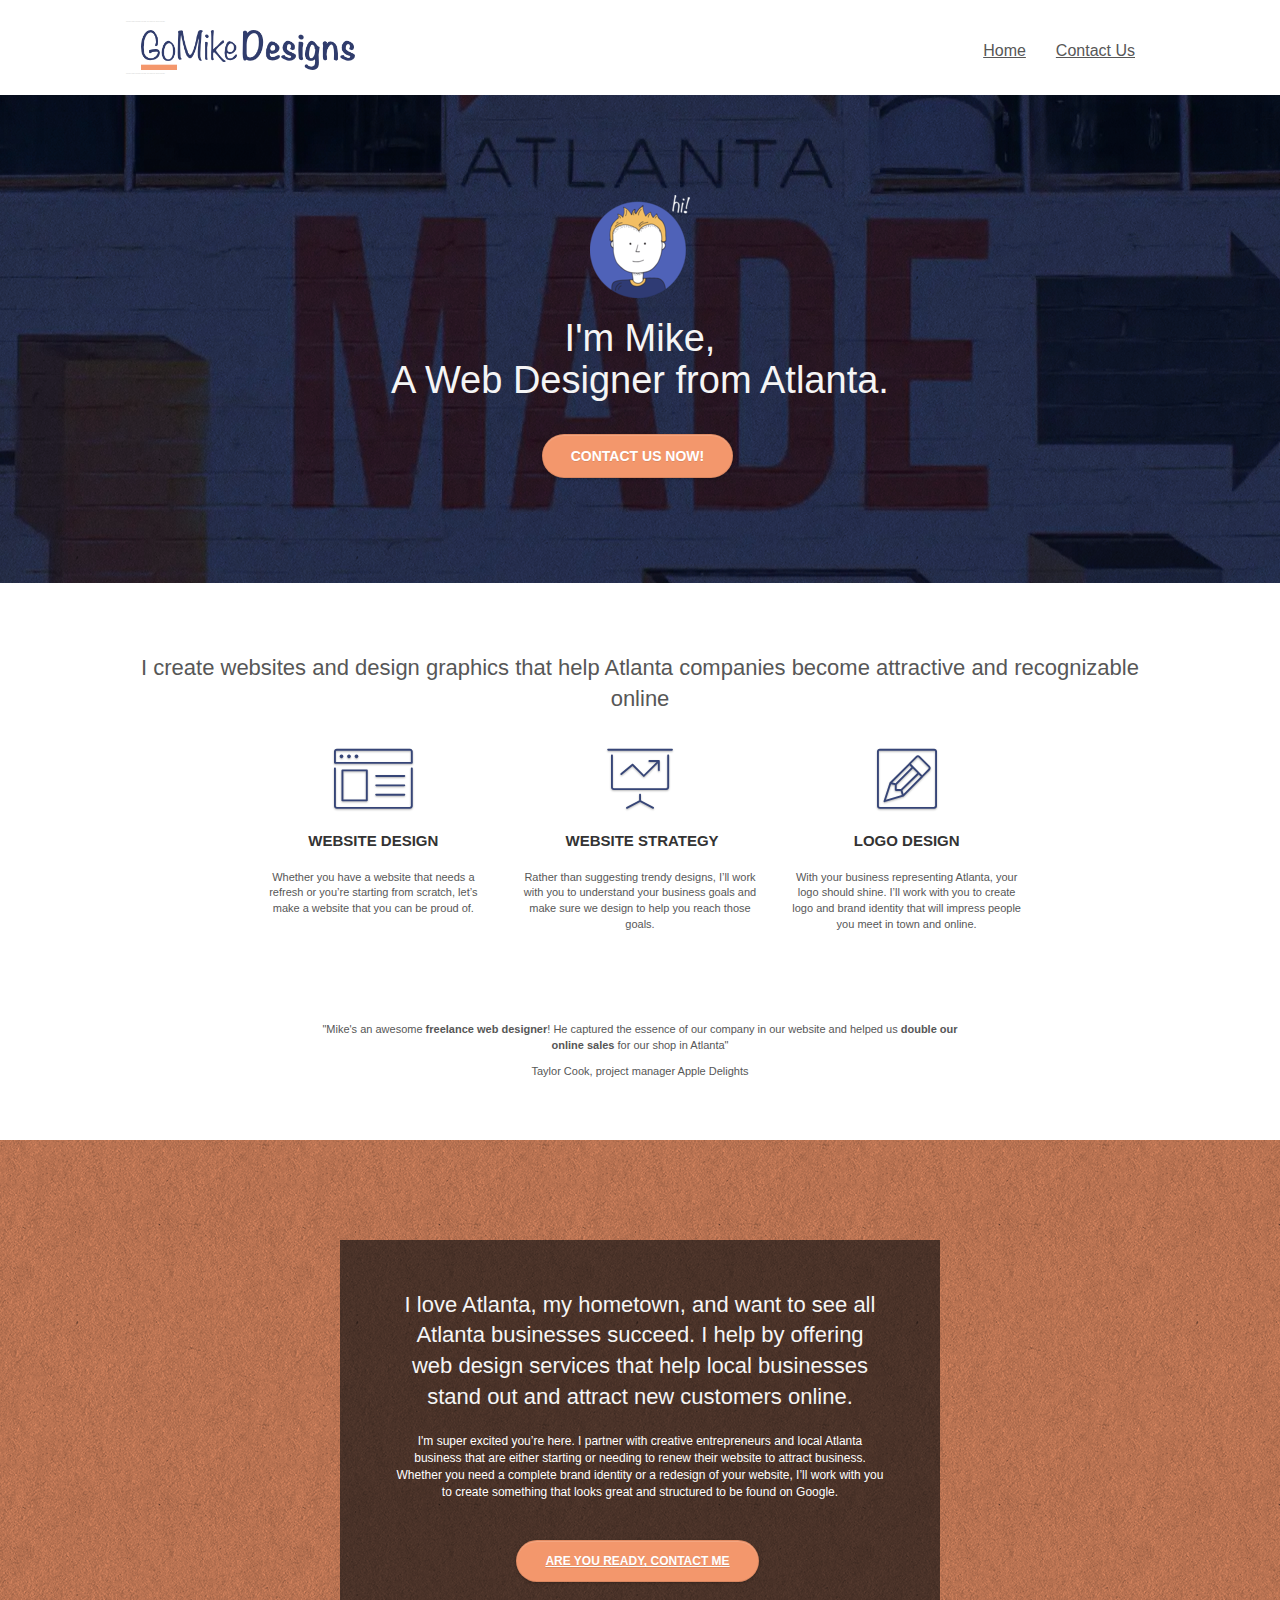
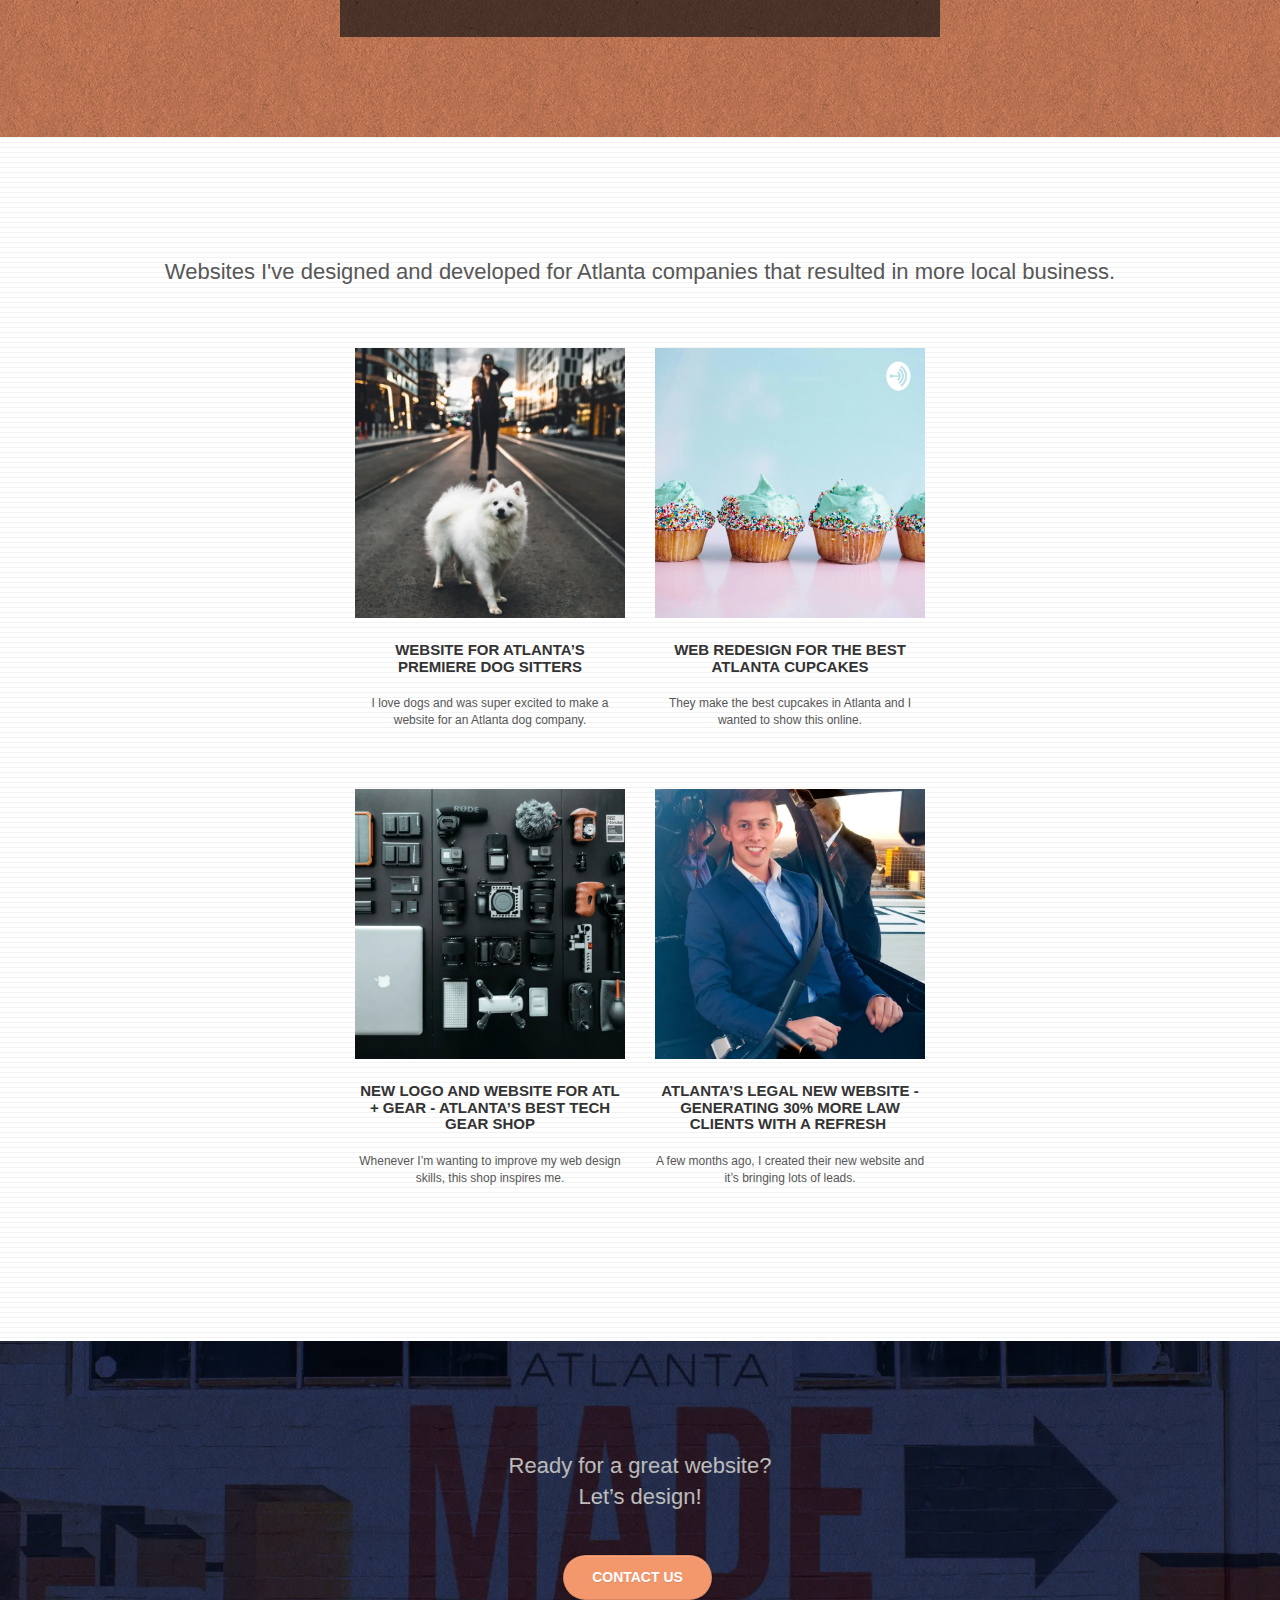
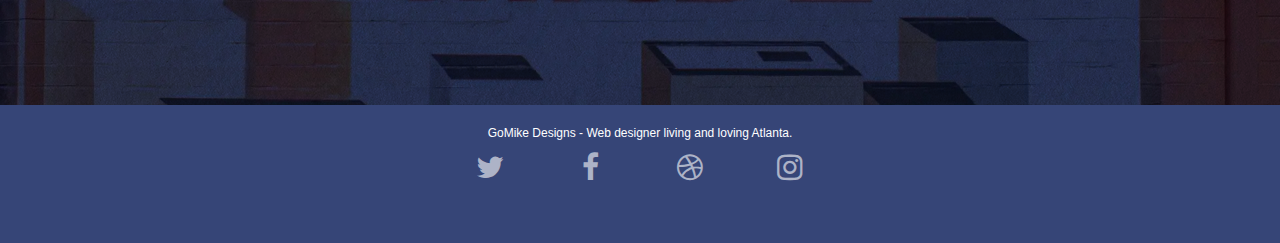
==== commit 01b9c8da: "Fix the alternative text on the home page" ====
--- a/index.html
+++ b/index.html
@@ -39,7 +39,7 @@
 		<nav class="navbar row">
 			<div class="navbar-header">
 					<div class="keywords" style="color:#cccccc;font-size:1px;">web agency atlanta, web strategy, web design, logo, website, web, internet, logo design</div>
-				<a class="navbar-brand" href="index.html"><img src="img/atlanta%20web%20design%20logo.png" alt="logo, seo, google, website, internet, web design, design agency" height="40" width="214"/></a>
+				<a class="navbar-brand" href="index.html"><img src="img/atlanta%20web%20design%20logo.png" alt="GoMike Designs icon" height="40" width="214"/></a>
 					<div class="keywords" style="color:#cccccc;font-size:1px;">web agency atlanta, web strategy, web design, logo, website, web, internet, logo design</div>
 
 				<button id="nav-toggle" type="button" class="ui-navbar-toggle navbar-toggle" data-toggle="collapse" data-target=".navbar-1">
@@ -68,7 +68,7 @@
 	<div class="container bloc-lg">
 		<div class="row tight-width-whitespace">
 			<div class="col-sm-12">
-				<img src="img/atlanta%20web%20designer%20mike.webp" class="center-block image-resize-mode" width="100"  height= "103" alt="atlanta web designer mike,seo, google, website, internet, web design, design agency" />
+				<img src="img/atlanta%20web%20designer%20mike.webp" class="center-block image-resize-mode" width="100"  height= "103" alt="An avater depiction of Mike the web designer as a cartoon" />
 				<h1 class="text-center hero-bloc-text tc-white ">
 					I'm Mike, <br>
 					A Web Designer from Atlanta.
@@ -169,7 +169,7 @@
 		</div>
 		<div class="row tight-width-whitespace portfolio-row">
 			<div class="col-sm-6">
-				<a href="#" data-lightbox="img/11.jpg" data-gallery-id="gallery-1" data-caption="Website for Atlanta's Premiere dog salon" data-frame="snapshot-lb"><img src="img/11.webp"  width ="800" height= "800" class="img-responsive portfolio-thumb" alt="seo, google, website, internet, web design, design agency website for dog salon"/></a>
+				<a href="#" data-lightbox="img/11.jpg" data-gallery-id="gallery-1" data-caption="Website for Atlanta's Premiere dog salon" data-frame="snapshot-lb"><img src="img/11.webp"  width ="800" height= "800" class="img-responsive portfolio-thumb" alt="Mike's portfolio website for Atlanta's Premiere dog salon"/></a>
 				<h3 class="mg-md text-center">
 					Website for Atlanta&rsquo;s premiere Dog Sitters
 				</h3>
@@ -178,7 +178,7 @@
 				</p>
 			</div>
 			<div class="col-sm-6">
-				<a href="#" data-lightbox="img/2.jpg" data-gallery-id="gallery-1" data-caption="web redesign for the best cupcakes in Atlanta" data-frame="snapshot-lb"><img src="img/2.webp" width ="800" height= "800" class="img-responsive portfolio-thumb" alt="seo, google, website, internet, web design, design agency website for best cupcakes in atlanta"/></a>
+				<a href="#" data-lightbox="img/2.jpg" data-gallery-id="gallery-1" data-caption="web redesign for the best cupcakes in Atlanta" data-frame="snapshot-lb"><img src="img/2.webp" width ="800" height= "800" class="img-responsive portfolio-thumb" alt="Mike's portfolio website for the best cupcakes in Atlanta"/></a>
 				<h3 class="mg-md text-center">
 					Web redesign for the best Atlanta&nbsp;cupcakes
 				</h3>
@@ -189,7 +189,7 @@
 		</div>
 		<div class="row tight-width-whitespace portfolio-row">
 			<div class="col-sm-6">
-				<a href="#" data-lightbox="img/3.bmp" data-gallery-id="gallery-1" data-caption="New logo and website for Atlanta's best tech gear shop" data-frame="snapshot-lb"><img src="img/3.webp" width ="800" height= "800" class="img-responsive portfolio-thumb" alt="3.jpg" /></a>
+				<a href="#" data-lightbox="img/3.bmp" data-gallery-id="gallery-1" data-caption="New logo and website for Atlanta's best tech gear shop" data-frame="snapshot-lb"><img src="img/3.webp" width ="800" height= "800" class="img-responsive portfolio-thumb" alt="Mike's portfolio website for Atlanta's best tech gear online shop" /></a>
 				<h3 class="mg-md text-center">
 					New logo and website for Atl + Gear - Atlanta&rsquo;s best tech gear shop
 				</h3>
@@ -198,7 +198,7 @@
 				</p>
 			</div>
 			<div class="col-sm-6">
-				<a href="#" data-lightbox="img/4.bmp" data-gallery-id="gallery-1" data-caption="Atlanta's legal website generates 30% more clients after web redesign" data-frame="snapshot-lb"><img src="img/4.webp" width ="800" height= "800" class="img-responsive portfolio-thumb" alt="seo, google, website, internet, web design, Atlanta's legal website generates 30% more clients after web redesign" /></a>
+				<a href="#" data-lightbox="img/4.bmp" data-gallery-id="gallery-1" data-caption="Atlanta's legal website generates 30% more clients after web redesign" data-frame="snapshot-lb"><img src="img/4.webp" width ="800" height= "800" class="img-responsive portfolio-thumb" alt="Mike's portfolio website for Atlanta's brand new legal website" /></a>
 				<h3 class="mg-md text-center">
 					Atlanta&rsquo;s legal new website - Generating 30% more law clients with a refresh&nbsp;
 				</h3>
--- a/style.css
+++ b/style.css
@@ -781,7 +781,7 @@
 }
 
 .tc-white {
-    color: #364577!important;
+    color: #f5f5f5 !important;
 }
 
 .btn-atomic-tangerine {
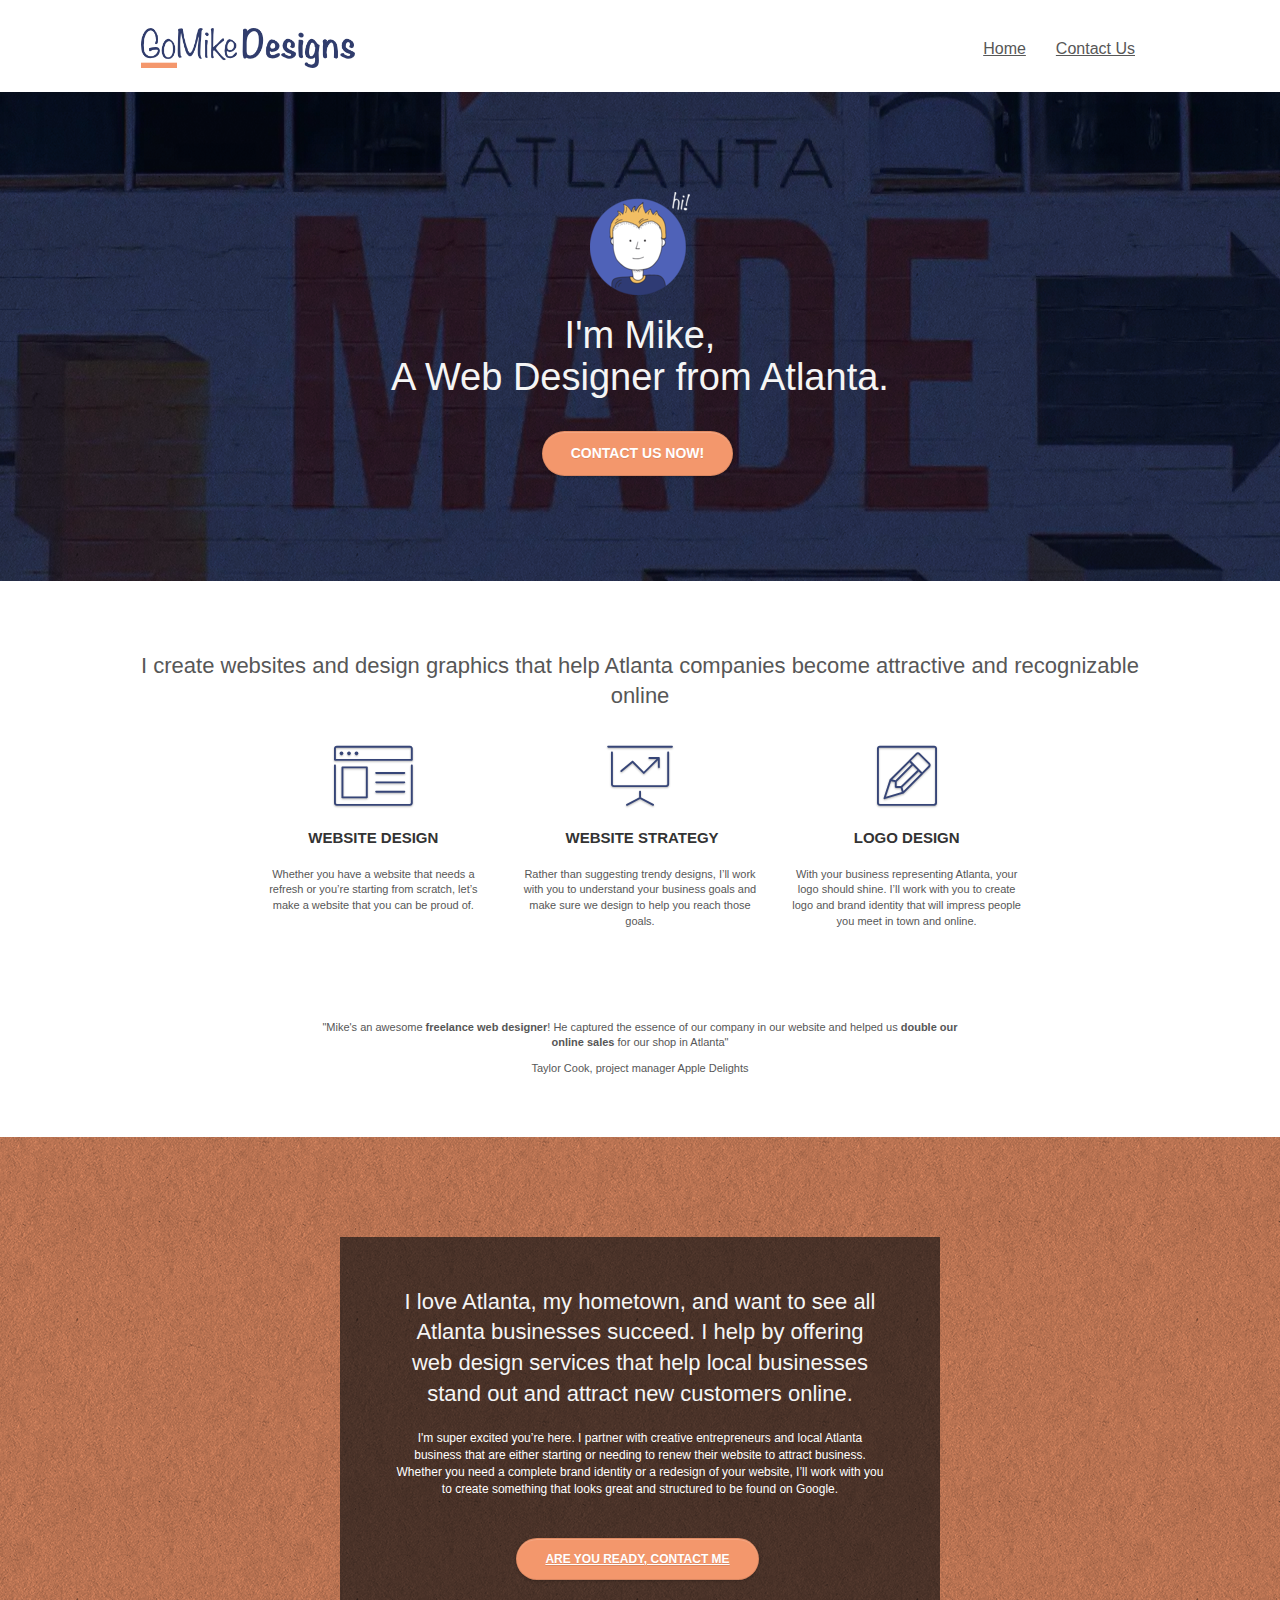
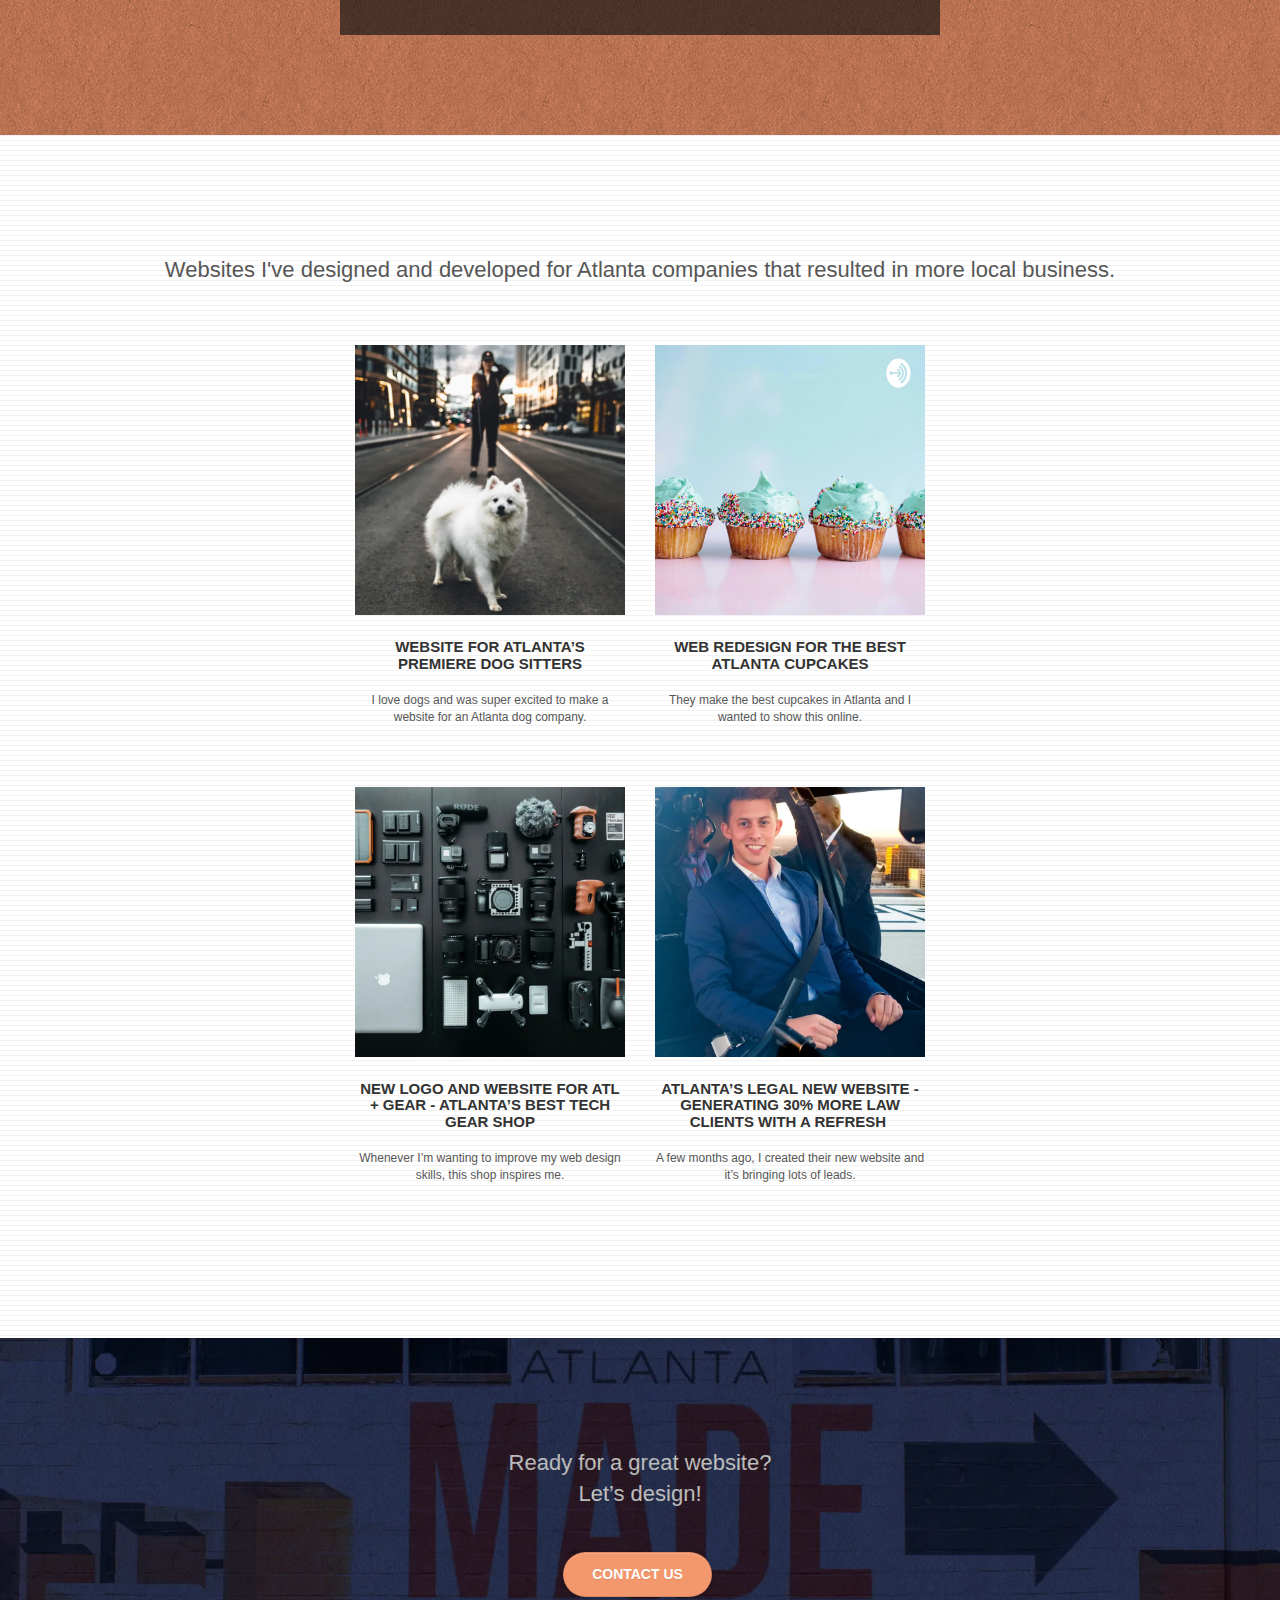
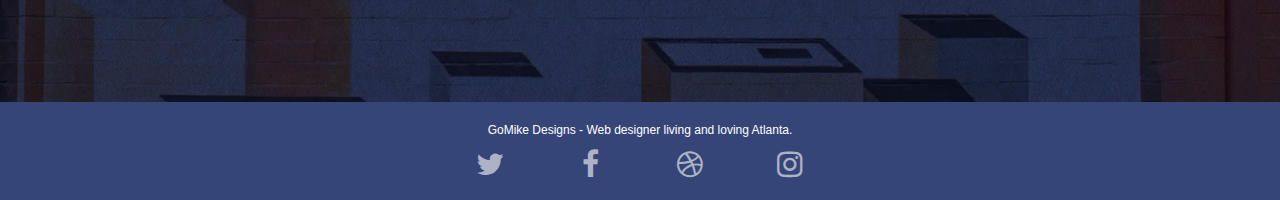
==== commit d1862275: "Add semantic elements and move js to bottom" ====
--- a/index.html
+++ b/index.html
@@ -14,13 +14,7 @@
 	<link rel="stylesheet" type="text/css" href="./css/font-awesome.css">
 	<link rel="stylesheet" type="text/css" href="./css/et-line.css">
 	
-    
-	<script src="./js/jquery-2.1.0.js"></script>
-	<script src="./js/bootstrap.js"></script>
-	<script src="./js/blocs.js"></script>
-	<script src="./js/jquery.touchSwipe.js"></script>
-	<script src="./js/gmaps.js"></script>
-
+ 	<!-- add title -->
     <title>GoMike Design - A freelance web designer from Atlanta</title>
 
     
@@ -31,16 +25,16 @@
 </head>
 <body>
 <!-- Main container -->
-<div class="page-container">
-    
+<main class="page-container">
+<!-- header -->
 <!-- bloc-0 -->
-<div class="bloc bgc-white l-bloc " id="bloc-0">
+<header class="bloc bgc-white l-bloc " id="bloc-0">
 	<div class="container bloc-sm">
 		<nav class="navbar row">
 			<div class="navbar-header">
-					<div class="keywords" style="color:#cccccc;font-size:1px;">web agency atlanta, web strategy, web design, logo, website, web, internet, logo design</div>
+					<!-- <div class="keywords" style="color:#cccccc;font-size:1px;">web agency atlanta, web strategy, web design, logo, website, web, internet, logo design</div> -->
 				<a class="navbar-brand" href="index.html"><img src="img/atlanta%20web%20design%20logo.png" alt="GoMike Designs icon" height="40" width="214"/></a>
-					<div class="keywords" style="color:#cccccc;font-size:1px;">web agency atlanta, web strategy, web design, logo, website, web, internet, logo design</div>
+					<!-- <div class="keywords" style="color:#cccccc;font-size:1px;">web agency atlanta, web strategy, web design, logo, website, web, internet, logo design</div> -->
 
 				<button id="nav-toggle" type="button" class="ui-navbar-toggle navbar-toggle" data-toggle="collapse" data-target=".navbar-1">
 					<span class="sr-only">Toggle navigation</span><span class="icon-bar"></span><span class="icon-bar"></span><span class="icon-bar"></span>
@@ -49,7 +43,7 @@
 			<div class="collapse navbar-collapse navbar-1 special-dropdown-nav">
 				<ul class="site-navigation nav navbar-nav">
 					<li>
-						<a class= "nav-links" href="index.html">Home</a>
+						<a class= "nav-links" href="index.html " aria-label="visit our home page">Home</a>
 					</li>
 					<li>
 					</li>
@@ -60,11 +54,11 @@
 			</div>
 		</nav>
 	</div>
-</div>
+</header>
 <!-- bloc-0 END -->
 
 <!-- bloc-1-hero -->
-<div class="bloc bgc-dark-slate-blue bg-atlanta-20made-20sign d-bloc bg-t-edge bloc-bg-texture texture-paper b-parallax" id="bloc-1-hero">
+<section class="bloc bgc-dark-slate-blue bg-atlanta-20made-20sign d-bloc bg-t-edge bloc-bg-texture texture-paper b-parallax" id="bloc-1-hero">
 	<div class="container bloc-lg">
 		<div class="row tight-width-whitespace">
 			<div class="col-sm-12">
@@ -80,11 +74,11 @@
 			</div>
 		</div>
 	</div>
-</div>
+</section>
 <!-- bloc-1-hero END -->
 
 <!-- bloc-2-services -->
-<div class="bloc bgc-white l-bloc" id="bloc-2-services">
+<section class="bloc bgc-white l-bloc" id="bloc-2-services">
 	<div class="container bloc-md">
 		<div class="row">
 			<div class="col-sm-12 text-center">
@@ -135,11 +129,11 @@
 			</div>
 		</div>
 	</div>
-</div>
+</section>
 <!-- bloc-2-services END -->
 
 <!-- bloc-3-what-i-do -->
-<div class="bloc tc-white bgc-atomic-tangerine bloc-bg-texture texture-paper b-parallax bg-atlanta-20made-20sign-20orange d-bloc" id="bloc-3-what-i-do">
+<section class="bloc tc-white bgc-atomic-tangerine bloc-bg-texture texture-paper b-parallax bg-atlanta-20made-20sign-20orange d-bloc" id="bloc-3-what-i-do">
 	<div class="container bloc-lg">
 		<div class="row tight-width-whitespace black-background">
 			<div class="col-sm-12">
@@ -154,11 +148,11 @@
 			</div>
 		</div>
 	</div>
-</div>
+</section>
 <!-- bloc-3-what-i-do END -->
 
 <!-- bloc-4-portfolio -->
-<div class="bloc bgc-white bg-lines-h2-bg bg-repeat l-bloc" id="bloc-4-portfolio">
+<section class="bloc bgc-white bg-lines-h2-bg bg-repeat l-bloc" id="bloc-4-portfolio">
 	<div class="container bloc-lg">
 		<div class="row">
 			<div class="col-sm-12 text-center">
@@ -208,26 +202,26 @@
 			</div>
 		</div>
 	</div>
-</div>
+</section>
 <!-- bloc-4-portfolio END -->
 
 <!-- bloc-5-cta -->
-<div class="bloc bgc-dark-slate-blue bg-atlanta-20made-20sign d-bloc bloc-bg-texture texture-paper" id="bloc-5-cta">
+<section class="bloc bgc-dark-slate-blue bg-atlanta-20made-20sign d-bloc bloc-bg-texture texture-paper" id="bloc-5-cta">
 	<div class="container bloc-lg">
 		<div class="row">
 			<h2 class="mg-md text-center tc-white">
 				Ready for a great website? <br>Let&rsquo;s design!
 			</h2>
 			<div class="col-sm-12 text-center">
-				<a href="contact.html" class="btn btn-atomic-tangerine btn-clean btn-rd btn-lg cta-hero">Contact Us</a>
-			</div>
-		</div>
-	</div>
-</div>
+				<a href="contact.html" class="btn btn-atomic-tangerine btn-clean btn-rd btn-lg cta-hero" aria-label="visit our contact us page">Contact us</a>
+			</div>
+		</div>
+	</div>
+</section>
 <!-- bloc-5-cta END -->
 
 <!-- Footer - bloc-8 -->
-<div class="bloc bgc-dark-slate-blue d-bloc" id="bloc-8">
+<footer class="bloc bgc-dark-slate-blue d-bloc" id="bloc-8">
 	<div class="container bloc-sm">
 		<div class="row">
 			<div class="col-sm-12">
@@ -237,75 +231,40 @@
 				<div class="row row-no-gutters social">
 					<div class="col-sm-3">
 						<div class="text-center">
-							<a class="social" href="index.html"><span class="fa fa-twitter icon-md"></span></a>
-						</div>
-					</div>
-					<div class="col-sm-3">
-						<div class="text-center">
-							<a class="social" href="index.html"><span class="fa fa-facebook icon-md"></span></a>
-						</div>
-					</div>
-					<div class="col-sm-3">
-						<div class="text-center">
-							<a class="social" href="index.html"><span class="fa fa-dribbble icon-md"></span></a>
-						</div>
-					</div>
-					<div class="col-sm-3">
-						<div class="text-center">
-							<a class="social" href="index.html"><span class="fa fa-instagram icon-md"></span></a>
-						</div>
-					</div>
-
-					<div class="keywords" style="color:#364577;">web agency atlanta, web strategy, web design, logo, website, web, internet, logo design</div>
-
-				<!-- </div>
-					<div class="row">
-					<div class="col-sm-4">
-						Partners
-							<ul>
-								<li><a href="car.com">car.com</a></li>
-								<li><a href="pizza.com">pizza.com</a></li>
-								<li><a href="myroof.com">myroof.com</a></li>
-								<li><a href="realestateseo.com">realestateseo.com</a></li>
-							</ul>		
-					</div>
-					<div class="col-sm-4">
-						Directories 1
-						<ul>
-							<li><a href="agencydirectory.com">agencydirectory.com</a></li>
-							<li><a href="seodirectory.com">seodirectory.com</a></li>
-							<li><a href="marketingdirectory.com">marketingdirectory.com</a></li>
-							<li><a href="123seo.com">123seo.com</a></li>
-							<li><a href="123site.com">123site.com</a></li>
-							<li><a href="wordpressdirectory.com">wordpressdirectory.com</a></li>
-							<li><a href="agencylistatl.com">agencylistatl.com</a></li>
-							<li><a href="bestagencyatl.com">bestagencyatl.com</a></li>
-							<li><a href="seolist.com">seolist.com</a></li>
-						</ul>
-					</div>
-					<div class="col-sm-4">
-						Directories 2
-						<ul>
-							<li><a href="betterseo.com">betterseo.com</a></li>
-							<li><a href="yesseo.com">yesseo.com</a></li>
-							<li><a href="seojuicelink.com">seojuicelink.com</a></li>
-							<li><a href="bestlinks.com">bestlinks.com</a></li>
-							<li><a href="linkalot.com">linkalot.com</a></li>
-							<li><a href="backlink.com">backlink.com</a></li>
-							<li><a href="linkjuicedirectory.com">linkjuicedirectory.com</a></li>
-							<li><a href="rankongoogle.com">rankongoogle.com</a></li>
-							<li><a href="trustedseo.com">trustedseo.com</a></li>
-						</ul>
-					</div> -->
-				</div>
-			</div>
-		</div>
-	</div>
-</div>
+							<a class="social" href="index.html" aria-label="Mike's twitter handle"><span class="fa fa-twitter icon-md"></span></a>
+						</div>
+					</div>
+					<div class="col-sm-3">
+						<div class="text-center">
+							<a class="social" href="index.html" aria-label="Mike's facebook handle"><span class="fa fa-facebook icon-md"></span></a>
+						</div>
+					</div>
+					<div class="col-sm-3">
+						<div class="text-center">
+							<a class="social" href="index.html" aria-label="Mike's dribble handle"><span class="fa fa-dribbble icon-md"></span></a>
+						</div>
+					</div>
+					<div class="col-sm-3">
+						<div class="text-center">
+							<a class="social" href="index.html" aria-label="Mike's instagram handle"><span class="fa fa-instagram icon-md"></span></a>
+						</div>
+					</div>
+
+					<!-- <div class="keywords" style="color:#364577;">web agency atlanta, web strategy, web design, logo, website, web, internet, logo design</div> -->
+				</div>
+			</div>
+		</div>
+	</div>
+</footer>
 <!-- Footer - bloc-8 END -->
 
-</div>
+</main>
 <!-- Main container END -->
+<script src="./js/jquery-2.1.0.js"></script>
+	<script src="./js/bootstrap.js"></script>
+	<script src="./js/blocs.js"></script>
+	<script src="./js/jquery.touchSwipe.js"></script>
+	<script src="./js/gmaps.js"></script>
     
 
 </body>
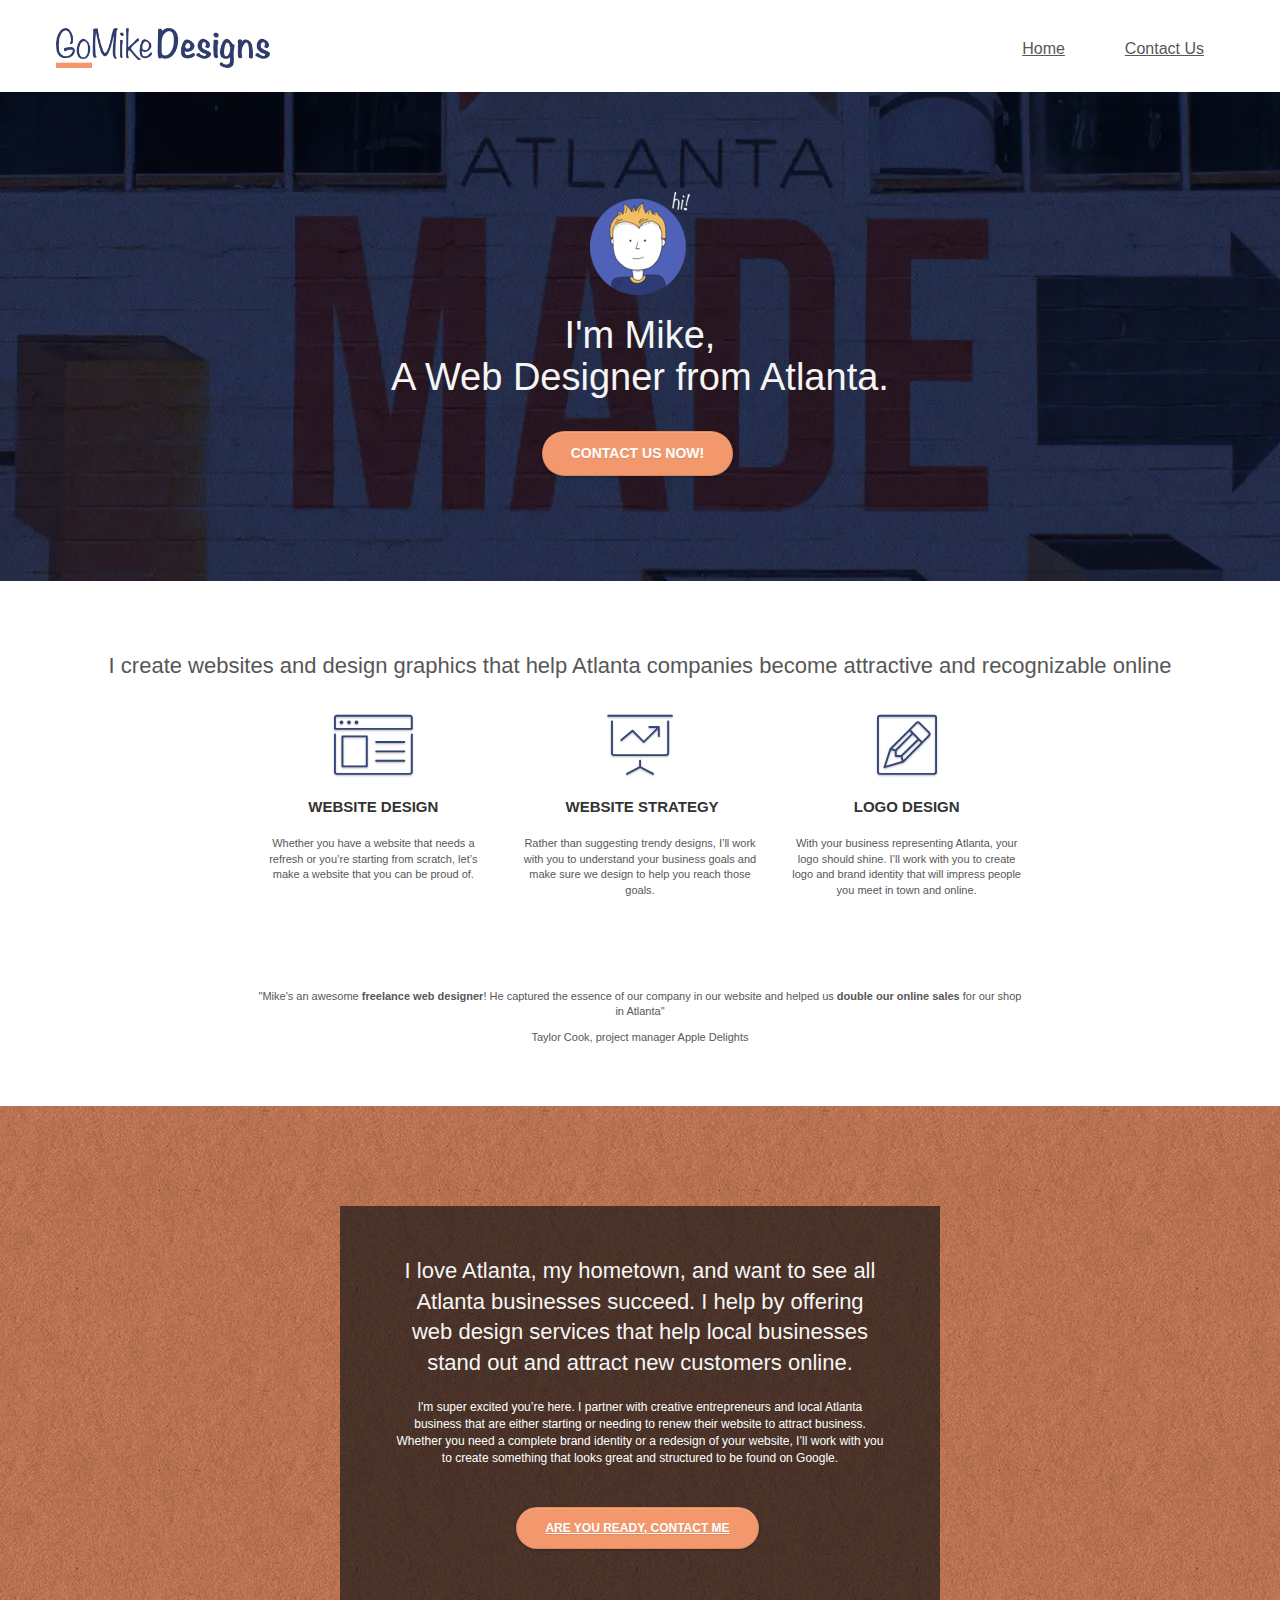
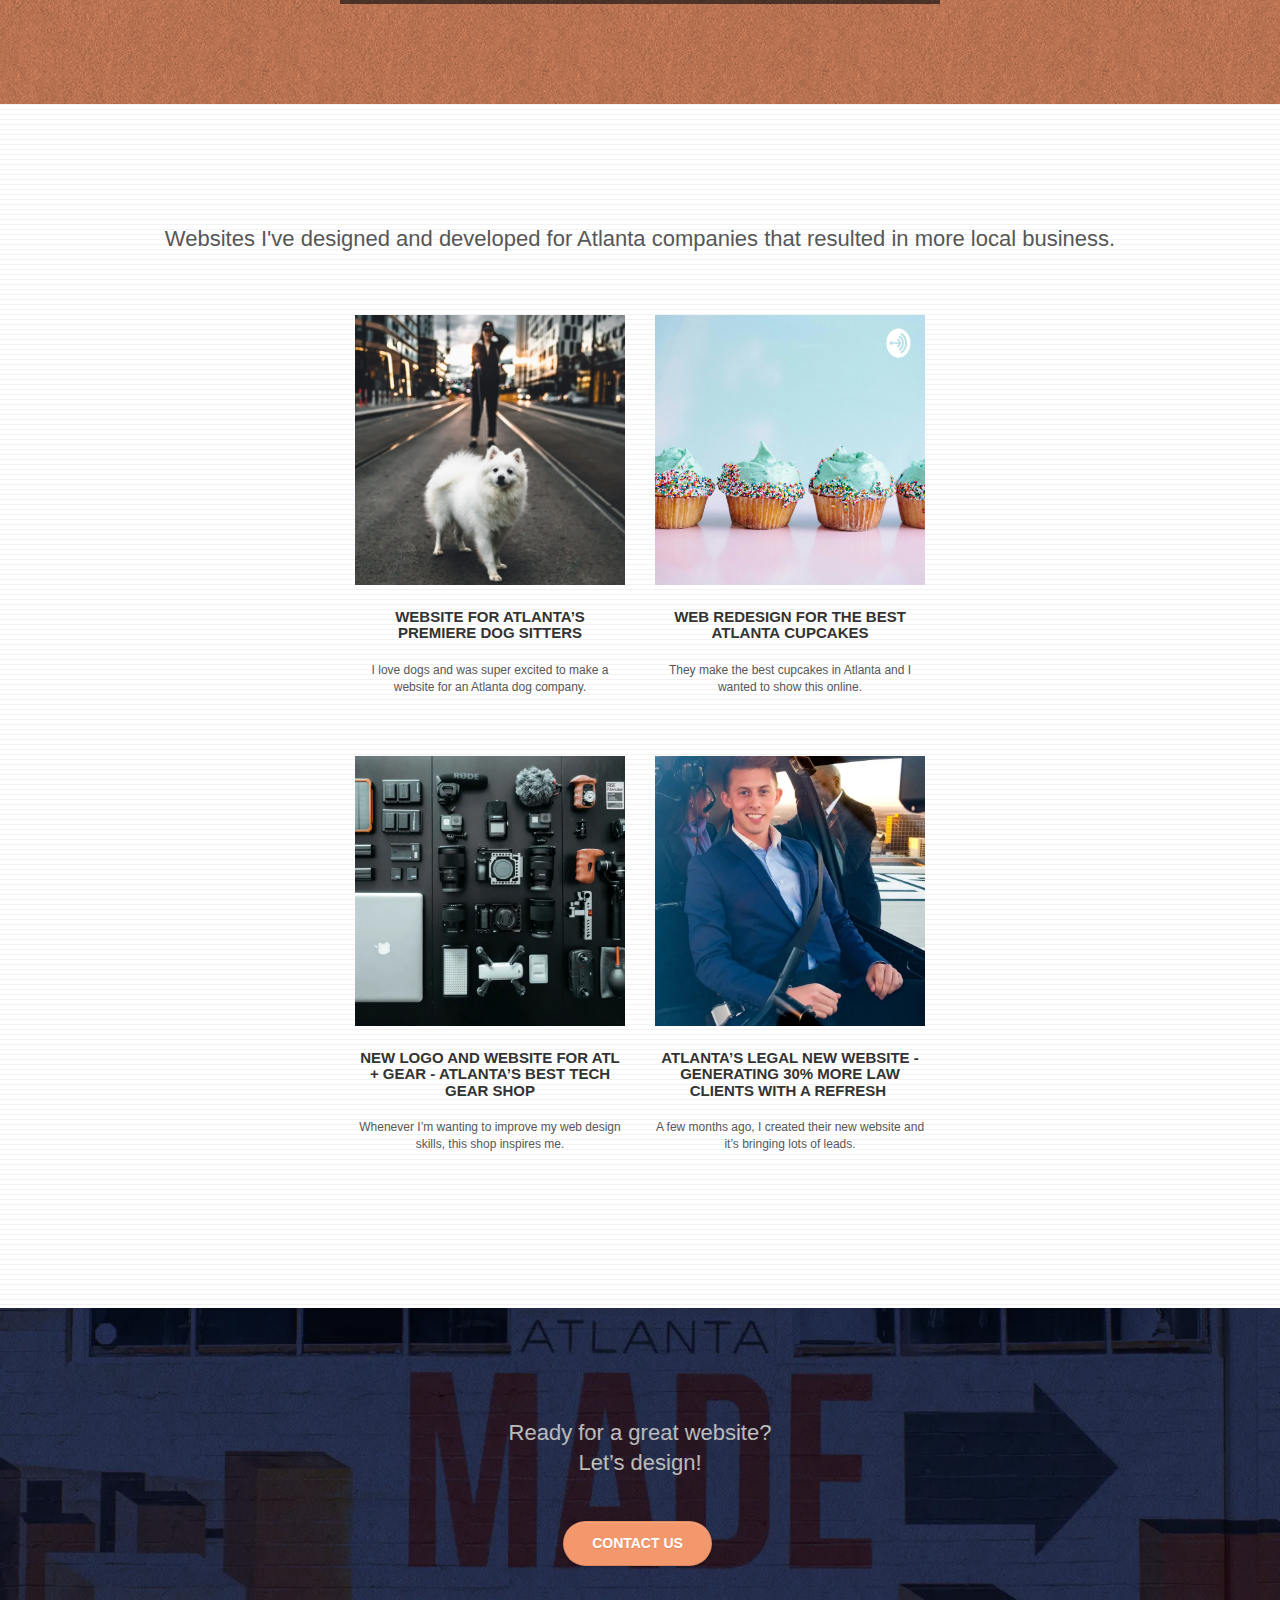
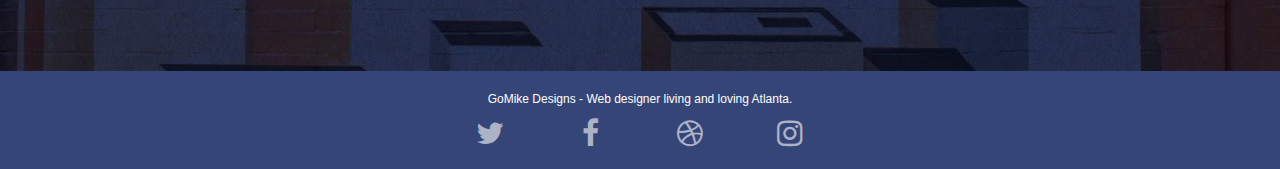
==== commit 8422bba1: "Minify css and js files & validate html/css" ====
--- a/index.html
+++ b/index.html
@@ -32,9 +32,7 @@
 	<div class="container bloc-sm">
 		<nav class="navbar row">
 			<div class="navbar-header">
-					<!-- <div class="keywords" style="color:#cccccc;font-size:1px;">web agency atlanta, web strategy, web design, logo, website, web, internet, logo design</div> -->
-				<a class="navbar-brand" href="index.html"><img src="img/atlanta%20web%20design%20logo.png" alt="GoMike Designs icon" height="40" width="214"/></a>
-					<!-- <div class="keywords" style="color:#cccccc;font-size:1px;">web agency atlanta, web strategy, web design, logo, website, web, internet, logo design</div> -->
+				<a class="navbar-brand" href="index.html"><img src="img/atlanta%20web%20design%20logo.png" alt="GoMike Designs icon" height="40" width="214"></a>
 
 				<button id="nav-toggle" type="button" class="ui-navbar-toggle navbar-toggle" data-toggle="collapse" data-target=".navbar-1">
 					<span class="sr-only">Toggle navigation</span><span class="icon-bar"></span><span class="icon-bar"></span><span class="icon-bar"></span>
@@ -62,13 +60,12 @@
 	<div class="container bloc-lg">
 		<div class="row tight-width-whitespace">
 			<div class="col-sm-12">
-				<img src="img/atlanta%20web%20designer%20mike.webp" class="center-block image-resize-mode" width="100"  height= "103" alt="An avater depiction of Mike the web designer as a cartoon" />
+				<img src="img/atlanta%20web%20designer%20mike.webp" class="center-block image-resize-mode" width="100"  height= "103" alt="An avater depiction of Mike the web designer as a cartoon" >
 				<h1 class="text-center hero-bloc-text tc-white ">
 					I'm Mike, <br>
 					A Web Designer from Atlanta.
 				</h1>
 				<div class="text-center">
-					<!-- <a href="page2.html" class="btn btn-lg btn-clean btn-rd cta-hero btn-atomic-tangerine" id="cta-hero">Contact</a> -->
 					<a href="contact.html" class="btn btn-lg btn-clean btn-rd cta-hero btn-atomic-tangerine" id="cta-hero" role="button" tabindex="0" aria-label="Visit our contact us page">Contact us now!</a>
 				</div>
 			</div>
@@ -82,7 +79,6 @@
 	<div class="container bloc-md">
 		<div class="row">
 			<div class="col-sm-12 text-center">
-				<!-- <img alt="web agency, web design, logo design, atlanta agency, mike" src="img/title.png" /> -->
 				<h2>I create websites and design graphics that help Atlanta companies become attractive and recognizable online</h2>
 			</div>
 		</div>
@@ -123,7 +119,6 @@
 		</div>
 		<div class="row voffset-lg voffset">
 			<div class="col-xs-12 col-md-8 col-md-offset-2 text-center">
-				<!-- <img alt="web agency, web design, logo design " src="img/quote.png" /> -->
 				<p>"Mike's an awesome <strong>freelance web designer</strong>! He captured the essence of our company in our website and helped us <strong>double our online sales</strong> for our shop in Atlanta"</p>
                <p>Taylor Cook, project manager Apple Delights</p>
 			</div>
@@ -142,7 +137,6 @@
 				</h2>
 				<p class="text-center white">
 					I'm super excited you&rsquo;re here. I partner with creative entrepreneurs and local Atlanta business that are either starting or needing to renew their website to attract business. Whether you need a complete brand identity or a redesign of your website, I&rsquo;ll work with you to create something that looks great and structured to be found on Google.<br><br>
-					<!-- <a class="ltc-white bold-link" href="page2.html">Are you ready, contact me</a><br> -->
 					<a class="ltc-white bold-link btn btn-lg btn-clean btn-rd cta-hero btn-atomic-tangerine" href="contact.html" aria-label="Visit our contact us page" role="button" tabindex="0">Are you ready, contact me</a>
 				</p>
 			</div>
@@ -156,14 +150,13 @@
 	<div class="container bloc-lg">
 		<div class="row">
 			<div class="col-sm-12 text-center">
-								<!-- <img alt="web agency, web design, logo design " src="img/title2.png" /> -->
 								<h2>Websites I've designed and developed for Atlanta companies that resulted in more local business.</h2>
 
 			</div>
 		</div>
 		<div class="row tight-width-whitespace portfolio-row">
 			<div class="col-sm-6">
-				<a href="#" data-lightbox="img/11.jpg" data-gallery-id="gallery-1" data-caption="Website for Atlanta's Premiere dog salon" data-frame="snapshot-lb"><img src="img/11.webp"  width ="800" height= "800" class="img-responsive portfolio-thumb" alt="Mike's portfolio website for Atlanta's Premiere dog salon"/></a>
+				<a href="#" data-lightbox="img/11.jpg" data-gallery-id="gallery-1" data-caption="Website for Atlanta's Premiere dog salon" data-frame="snapshot-lb"><img src="img/11.webp"  width ="800" height= "800" class="img-responsive portfolio-thumb" alt="Mike's portfolio website for Atlanta's Premiere dog salon"></a>
 				<h3 class="mg-md text-center">
 					Website for Atlanta&rsquo;s premiere Dog Sitters
 				</h3>
@@ -172,7 +165,7 @@
 				</p>
 			</div>
 			<div class="col-sm-6">
-				<a href="#" data-lightbox="img/2.jpg" data-gallery-id="gallery-1" data-caption="web redesign for the best cupcakes in Atlanta" data-frame="snapshot-lb"><img src="img/2.webp" width ="800" height= "800" class="img-responsive portfolio-thumb" alt="Mike's portfolio website for the best cupcakes in Atlanta"/></a>
+				<a href="#" data-lightbox="img/2.jpg" data-gallery-id="gallery-1" data-caption="web redesign for the best cupcakes in Atlanta" data-frame="snapshot-lb"><img src="img/2.webp" width ="800" height= "800" class="img-responsive portfolio-thumb" alt="Mike's portfolio website for the best cupcakes in Atlanta"></a>
 				<h3 class="mg-md text-center">
 					Web redesign for the best Atlanta&nbsp;cupcakes
 				</h3>
@@ -183,7 +176,7 @@
 		</div>
 		<div class="row tight-width-whitespace portfolio-row">
 			<div class="col-sm-6">
-				<a href="#" data-lightbox="img/3.bmp" data-gallery-id="gallery-1" data-caption="New logo and website for Atlanta's best tech gear shop" data-frame="snapshot-lb"><img src="img/3.webp" width ="800" height= "800" class="img-responsive portfolio-thumb" alt="Mike's portfolio website for Atlanta's best tech gear online shop" /></a>
+				<a href="#" data-lightbox="img/3.bmp" data-gallery-id="gallery-1" data-caption="New logo and website for Atlanta's best tech gear shop" data-frame="snapshot-lb"><img src="img/3.webp" width ="800" height= "800" class="img-responsive portfolio-thumb" alt="Mike's portfolio website for Atlanta's best tech gear online shop" ></a>
 				<h3 class="mg-md text-center">
 					New logo and website for Atl + Gear - Atlanta&rsquo;s best tech gear shop
 				</h3>
@@ -192,7 +185,7 @@
 				</p>
 			</div>
 			<div class="col-sm-6">
-				<a href="#" data-lightbox="img/4.bmp" data-gallery-id="gallery-1" data-caption="Atlanta's legal website generates 30% more clients after web redesign" data-frame="snapshot-lb"><img src="img/4.webp" width ="800" height= "800" class="img-responsive portfolio-thumb" alt="Mike's portfolio website for Atlanta's brand new legal website" /></a>
+				<a href="#" data-lightbox="img/4.bmp" data-gallery-id="gallery-1" data-caption="Atlanta's legal website generates 30% more clients after web redesign" data-frame="snapshot-lb"><img src="img/4.webp" width ="800" height= "800" class="img-responsive portfolio-thumb" alt="Mike's portfolio website for Atlanta's brand new legal website" ></a>
 				<h3 class="mg-md text-center">
 					Atlanta&rsquo;s legal new website - Generating 30% more law clients with a refresh&nbsp;
 				</h3>
@@ -250,7 +243,6 @@
 						</div>
 					</div>
 
-					<!-- <div class="keywords" style="color:#364577;">web agency atlanta, web strategy, web design, logo, website, web, internet, logo design</div> -->
 				</div>
 			</div>
 		</div>
--- a/style.css
+++ b/style.css
@@ -1,1057 +1 @@
-body {
-    margin: 0;
-    padding: 0;
-    background: #FFF;
-    overflow-x: hidden;
-    -webkit-font-smoothing: antialiased;
-    -moz-osx-font-smoothing: grayscale;
-}
-
-a,
-button {
-    transition: all .3s ease-in-out;
-    outline: none!important;
-}
-
-a:hover {
-    text-decoration: none;
-    cursor: pointer;
-}
-
-#page-loading-blocs-notifaction {
-    position: fixed;
-    top: 0;
-    bottom: 0;
-    width: 100%;
-    z-index: 100000;
-    background: #FFFFFF url("img/pageload-spinner.gif") no-repeat center center;
-}
-
-.bloc {
-    width: 100%;
-    clear: both;
-    background: 50% 50% no-repeat;
-    padding: 0 50px;
-    -webkit-background-size: cover;
-    -moz-background-size: cover;
-    -o-background-size: cover;
-    background-size: cover;
-    position: relative;
-}
-
-.bloc .container {
-    padding-left: 0;
-    padding-right: 0;
-}
-
-.bloc-lg {
-    padding: 100px 50px;
-}
-
-.bloc-md {
-    padding: 50px;
-}
-
-.bloc-sm {
-    padding: 20px 50px;
-}
-
-.bg-center,
-.bg-l-edge,
-.bg-r-edge,
-.bg-t-edge,
-.bg-b-edge,
-.bg-tl-edge,
-.bg-bl-edge,
-.bg-tr-edge,
-.bg-br-edge,
-.bg-repeat {
-    -webkit-background-size: auto!important;
-    -moz-background-size: auto!important;
-    -o-background-size: auto!important;
-    background-size: auto!important;
-}
-
-.bg-repeat {
-    background: repeat;
-}
-
-.bg-t-edge {
-    background: top no-repeat;
-}
-
-.bloc-bg-texture::before {
-    content: "";
-    background-size: 2px 2px;
-    position: absolute;
-    top: 0;
-    bottom: 0;
-    left: 0;
-    right: 0;
-}
-
-.texture-paper::before {
-    background: url("img/texture-paper.webp");
-    background-size: 280px 280px;
-}
-
-.b-parallax {
-    background-attachment: fixed;
-}
-
-.d-bloc {
-    color: rgba(255, 255, 255, .7);
-}
-
-.d-bloc button:hover {
-    color: rgba(255, 255, 255, .9);
-}
-
-.d-bloc .icon-round,
-.d-bloc .icon-square,
-.d-bloc .icon-rounded,
-.d-bloc .icon-semi-rounded-a,
-.d-bloc .icon-semi-rounded-b {
-    border-color: rgba(255, 255, 255, .9);
-}
-
-.d-bloc .divider-h span {
-    border-color: rgba(255, 255, 255, .2);
-}
-
-.d-bloc .a-btn,
-.d-bloc .navbar a,
-.d-bloc .navbar-brand,
-.d-bloc a .icon-sm,
-.d-bloc a .icon-md,
-.d-bloc a .icon-lg,
-.d-bloc a .icon-xl,
-.d-bloc h1 a,
-.d-bloc h2 a,
-.d-bloc h3 a,
-.d-bloc h4 a,
-.d-bloc h5 a,
-.d-bloc h6 a,
-.d-bloc p a {
-    color: rgba(255, 255, 255, .6);
-}
-
-.d-bloc .a-btn:hover,
-.d-bloc .navbar a:hover,
-.d-bloc .navbar-brand:hover,
-.d-bloc a:hover .icon-sm,
-.d-bloc a:hover .icon-md,
-.d-bloc a:hover .icon-lg,
-.d-bloc a:hover .icon-xl,
-.d-bloc h1 a:hover,
-.d-bloc h2 a:hover,
-.d-bloc h3 a:hover,
-.d-bloc h4 a:hover,
-.d-bloc h5 a:hover,
-.d-bloc h6 a:hover,
-.d-bloc p a:hover {
-    color: rgba(255, 255, 255, 1);
-}
-
-.d-bloc .navbar-toggle .icon-bar {
-    background: rgba(255, 255, 255, 1);
-}
-
-.d-bloc .btn-wire,
-.d-bloc .btn-wire:hover {
-    color: rgba(255, 255, 255, 1);
-    border-color: rgba(255, 255, 255, 1);
-}
-
-.d-bloc .panel {
-    color: rgba(0, 0, 0, .5);
-}
-
-.d-bloc .panel button:hover {
-    color: rgba(0, 0, 0, .7);
-}
-
-.d-bloc .panel icon {
-    border-color: rgba(0, 0, 0, .7);
-}
-
-.d-bloc .panel .divider-h span {
-    border-color: rgba(0, 0, 0, .1);
-}
-
-.d-bloc .panel .a-btn {
-    color: rgba(0, 0, 0, .6);
-}
-
-.d-bloc .panel .a-btn:hover {
-    color: rgba(0, 0, 0, 1);
-}
-
-.d-bloc .panel .btn-wire,
-.d-bloc .panel .btn-wire:hover {
-    color: rgba(0, 0, 0, .7);
-    border-color: rgba(0, 0, 0, .3);
-}
-
-.d-bloc .panel,
-.l-bloc {
-    color: rgba(0, 0, 0, .5);
-}
-
-.d-bloc .panel button:hover,
-.l-bloc button:hover {
-    color: rgba(0, 0, 0, .7);
-}
-
-.l-bloc .icon-round,
-.l-bloc .icon-square,
-.l-bloc .icon-rounded,
-.l-bloc .icon-semi-rounded-a,
-.l-bloc .icon-semi-rounded-b {
-    border-color: rgba(0, 0, 0, .7);
-}
-
-.d-bloc .panel .divider-h span,
-.l-bloc .divider-h span {
-    border-color: rgba(0, 0, 0, .1);
-}
-
-.d-bloc .panel .a-btn,
-.l-bloc .a-btn,
-.l-bloc .navbar a,
-.l-bloc .navbar-brand,
-.l-bloc a .icon-sm,
-.l-bloc a .icon-md,
-.l-bloc a .icon-lg,
-.l-bloc a .icon-xl,
-.l-bloc h1 a,
-.l-bloc h2 a,
-.l-bloc h3 a,
-.l-bloc h4 a,
-.l-bloc h5 a,
-.l-bloc h6 a,
-.l-bloc p a {
-    color: rgba(0, 0, 0, .6);
-}
-
-.d-bloc .panel .a-btn:hover,
-.l-bloc .a-btn:hover,
-.l-bloc .navbar a:hover,
-.l-bloc .navbar-brand:hover,
-.l-bloc a:hover .icon-sm,
-.l-bloc a:hover .icon-md,
-.l-bloc a:hover .icon-lg,
-.l-bloc a:hover .icon-xl,
-.l-bloc h1 a:hover,
-.l-bloc h2 a:hover,
-.l-bloc h3 a:hover,
-.l-bloc h4 a:hover,
-.l-bloc h5 a:hover,
-.l-bloc h6 a:hover,
-.l-bloc p a:hover {
-    color: rgba(0, 0, 0, 1);
-}
-
-.l-bloc .navbar-toggle .icon-bar {
-    color: rgba(0, 0, 0, .6);
-}
-
-.d-bloc .panel .btn-wire,
-.d-bloc .panel .btn-wire:hover,
-.l-bloc .btn-wire,
-.l-bloc .btn-wire:hover {
-    color: rgba(0, 0, 0, .7);
-    border-color: rgba(0, 0, 0, .3);
-}
-
-.voffset {
-    margin-top: 30px;
-}
-
-.voffset-lg {
-    margin-top: 80px;
-}
-
-.row-no-gutters {
-    margin-right: 0;
-    margin-left: 0;
-}
-
-.row.row-no-gutters > [class^="col-"],
-.row.row-no-gutters > [class*=" col-"] {
-    padding-right: 0;
-    padding-left: 0;
-}
-
-#bloc-2-services p {
-    font-size: 11px;
-}
-
-.navbar {
-    margin-bottom: 0;
-    z-index: 1;
-}
-
-.navbar-brand {
-    height: auto;
-    padding: 3px 15px;
-    font-size: 25px;
-    font-weight: normal;
-    font-weight: 600;
-    line-height: 44px;
-}
-
-.navbar-brand img {
-    max-height: 200px;
-    margin: 0 5px 0 0;
-    display: inline;
-}
-
-.navbar-brand img[src$=svg] {
-    min-width: 100px;
-}
-
-.nav-center .navbar-brand img {
-    margin: 0;
-}
-
-.navbar .nav {
-    padding-top: 2px;
-    margin-right: -16px;
-    float: right;
-    z-index: 1;
-}
-
-.nav > li {
-    float: left;
-    margin-top: 4px;
-    font-size: 16px;
-}
-
-.navbar-nav .open .dropdown-menu > li > a {
-    text-align: inherit;
-}
-
-.nav > li a:hover,
-.nav > li a:focus {
-    background: transparent;
-}
-
-.navbar-toggle {
-    margin: 10px 10px 0 0;
-    border: 0px;
-}
-
-.navbar-toggle:hover {
-    background: transparent!important;
-}
-
-.navbar-toggle .icon-bar {
-    background-color: rgba(0, 0, 0, .5);
-    width: 26px;
-}
-
-.nav-invert .navbar .nav {
-    float: left;
-}
-
-.nav-invert .navbar-header,
-.nav-invert .navbar-brand {
-    float: right;
-    position: relative;
-    z-index: 2;
-}
-
-@media (min-width: 768px) {
-    .site-navigation {
-        position: absolute;
-        top: 50%;
-        right: 20px;
-        transform: translate(0, -50%);
-        -webkit-transform: translateY(-50%);
-    }
-    .nav > li .dropdown-menu a,
-    .nav > li .dropdown-menu a:hover {
-        color: #484848;
-    }
-    .nav-invert .site-navigation {
-        left: 0;
-        right: 0;
-    }
-    .nav-center {
-        text-align: center;
-    }
-    .nav-center .navbar-header {
-        width: 100%;
-    }
-    .nav-center .navbar-header,
-    .nav-center .navbar-brand,
-    .nav-center .nav > li {
-        float: none;
-        display: inline-block;
-    }
-    .nav-center .site-navigation {
-        position: relative;
-        width: 100%;
-        right: 0;
-        margin-right: 0px;
-        margin-top: 20px;
-    }
-    .nav-center.mini-nav .navbar-toggle {
-        float: none;
-        margin: 10px auto 0;
-    }
-}
-
-.nav > li > .dropdown a {
-    background: none!important;
-    display: block;
-    padding: 14px 15px;
-}
-
-nav .caret {
-    margin: 0 5px;
-}
-
-.dropdown-menu .dropdown-menu {
-    top: -8px;
-    left: 100%;
-}
-
-.dropdown-menu .dropmenu-flow-right {
-    top: 100%;
-    left: 0;
-    margin-left: -1px;
-    border-top-left-radius: 0;
-    border-top-right-radius: 0;
-}
-
-.dropdown-menu .dropdown span {
-    border: 4px solid black;
-    border-top-color: transparent;
-    border-right-color: transparent;
-    border-bottom-color: transparent;
-    margin: 6px -5px 0 0!important;
-    float: right;
-}
-
-.mg-md {
-    margin-top: 10px;
-    margin-bottom: 20px;
-}
-
-.mg-lg {
-    margin-top: 10px;
-    margin-bottom: 40px;
-}
-
-.btn {
-    margin: 0 5px 5px 0;
-}
-
-.btn.pull-right {
-    margin: 0 0 5px 5px;
-}
-
-.btn-d,
-.btn-d:hover,
-.btn-d:focus {
-    color: #FFF;
-    background: rgba(0, 0, 0, .3);
-}
-
-button {
-    outline: none!important;
-}
-
-.btn-rd {
-    border-radius: 40px;
-}
-
-.btn-clean {
-    border: 1px solid rgba(0, 0, 0, .08);
-    border-bottom-color: rgba(0, 0, 0, .1);
-    text-shadow: 0 1px 0 rgba(0, 0, 1, .1);
-    box-shadow: 0 1px 3px rgba(0, 0, 1, .25), inset 0 1px 0 0 rgba(255, 255, 255, .15);
-}
-
-.icon-md {
-    font-size: 30px!important;
-}
-
-.icon-lg {
-    font-size: 60px!important;
-}
-
-.sm-shadow {
-    text-shadow: 0 1px 2px rgba(0, 0, 0, .3);
-}
-
-.panel-sq,
-.panel-sq .panel-heading,
-.panel-sq .panel-footer {
-    border-radius: 0;
-}
-
-.panel-rd {
-    border-radius: 30px;
-}
-
-.panel-rd .panel-heading {
-    border-radius: 29px 29px 0 0;
-}
-
-.panel-rd .panel-footer {
-    border-radius: 0 0 29px 29px;
-}
-
-.form-control {
-    border-color: rgba(0, 0, 0, .1);
-    box-shadow: none;
-}
-
-.scrollToTop {
-    width: 40px;
-    height: 40px;
-    position: fixed;
-    bottom: 20px;
-    right: 20px;
-    opacity: 0;
-    z-index: 500;
-    transition: all .3s ease-in-out;
-}
-
-.scrollToTop span {
-    margin-top: 6px;
-}
-
-.showScrollTop {
-    font-size: 14px;
-    opacity: 1;
-}
-
-a[data-lightbox] {
-    position: relative;
-    display: block;
-    text-align: center;
-}
-
-a[data-lightbox]:hover::before {
-    content: "+";
-    font-family: "HelveticaNeue-Light", "Helvetica Neue Light", "Helvetica Neue", Helvetica, Arial;
-    font-size: 32px;
-    width: 50px;
-    height: 50px;
-    margin-left: -25px;
-    border-radius: 50%;
-    background: rgba(0, 0, 0, .6);
-    color: #FFF;
-    font-weight: 100;
-    z-index: 1;
-    position: absolute;
-    top: 50%;
-    transform: translateY(-50%);
-    -webkit-transform: translateY(-50%);
-}
-
-a[data-lightbox]:hover img {
-    opacity: 0.6;
-    -webkit-animation-fill-mode: none;
-    animation-fill-mode: none;
-}
-
-#lightbox-modal {
-    display: flex;
-    align-items: center;
-}
-
-#lightbox-modal .modal-dialog {
-    width: 90%;
-    max-width: 900px;
-    margin: 0 auto 0;
-}
-
-#lightbox-modal .modal-dialog img {
-    max-height: 90vh;
-    margin: 0 auto;
-}
-
-.lightbox-caption {
-    padding: 20px;
-    color: #FFF;
-    background: rgba(0, 0, 0, .5);
-    position: absolute;
-    left: 15px;
-    right: 15px;
-    bottom: 5px;
-}
-
-.close-lightbox {
-    color: #FFF;
-    font-size: 30px;
-    position: absolute;
-    top: 20px;
-    right: 20px;
-    z-index: 20;
-    background: rgba(0, 0, 0, .5);
-    border: none;
-    line-height: 30px;
-    padding: 0 9px 5px;
-    opacity: 0.3;
-}
-
-.close-lightbox:hover,
-.next-lightbox:hover,
-.prev-lightbox:hover {
-    opacity: 1.0;
-    color: #FFF;
-}
-
-.next-lightbox,
-.prev-lightbox {
-    font-size: 20px;
-    color: rgba(255, 255, 255, .9);
-    background: rgba(0, 0, 0, .5);
-    transition: all .2s ease-in-out;
-    position: absolute;
-    top: 45%;
-    z-index: 1;
-    opacity: 0.4;
-}
-
-.next-lightbox {
-    padding: 6px 8px 1px 13px;
-    right: 25px;
-}
-
-.prev-lightbox {
-    padding: 6px 13px 1px 10px;
-    left: 25px;
-}
-
-.snapshot-lb .modal-body {
-    padding-bottom: 45px;
-}
-
-.snapshot-lb .lightbox-caption {
-    padding: 0;
-    color: rgba(0, 0, 0, .5);
-    background: none;
-}
-
-h1,
-h2,
-h3,
-h4,
-h5,
-h6,
-p,
-label,
-.btn,
-a {
-    font-family: "helvetica";
-    font-weight: 400;
-    color: #575757!important;
-}
-
-.container {
-    max-width: 1000px;
-}
-
-.hero-bloc-text {
-    font-size: 38px;
-}
-
-.hero-bloc-text-sub {
-    font-size: 36px;
-}
-
-.statement-bloc-text {
-    line-height: 26px;
-    font-style: italic;
-    font-size: 20px;
-    text-align: center;
-    font-weight: lighter;
-    max-width: 520px;
-    margin: auto auto auto auto;
-}
-
-p {
-    font-size: 12px;
-}
-
-.tight-width-whitespace {
-    max-width: 600px;
-    margin: auto auto auto auto;
-}
-
-.h1 {
-    font-size: 20px;
-    font-family: "Open Sans";
-}
-
-.cta-hero {
-    margin-top: 22px;
-    color: #FFFFFF!important;
-    text-transform: uppercase;
-    padding: 12px 28px 12px 28px;
-    font-size: 1.0em;
-    font-weight: 700;
-}
-
-.social {
-    max-width: 400px;
-    margin: auto auto auto auto;
-}
-
-h2 {
-    font-size: 22px;
-    line-height: 1.4em;
-}
-
-h3 {
-    font-size: 15px;
-    text-transform: uppercase;
-    font-weight: 700;
-    color: #333333!important;
-}
-
-.med-width-whitespace {
-    max-width: 800px;
-    margin: auto auto auto auto;
-    box-shadow: 0px 0px 0px #000000;
-}
-
-h1 {
-    color: #333333!important;
-}
-
-h4 {
-    color: #333333!important;
-}
-
-.icons {
-    margin-bottom: 14px;
-    margin-top: 24px;
-}
-
-.white {
-    color: #FFFFFF!important;
-}
-
-.portfolio-thumb {
-    margin-bottom: 24px;
-}
-
-.portfolio-row {
-    margin-bottom: 44px;
-    margin-top: 50px;
-}
-
-.avatar {
-    box-shadow: 0px 4px 9px rgba(0, 0, 0, 0.3);
-}
-
-.black-background {
-    background-color: rgba(35, 31, 32, 0.7);
-    padding: 40px 40px 40px 40px;
-}
-
-.bold-link {
-    font-weight: 900;
-    text-decoration: underline!important;
-}
-
-.service-header {
-    font-size: 15px;
-    font-weight: 700;
-    text-transform: uppercase;
-}
-
-.bgc-white {
-    background-color: #FFFFFF;
-}
-
-.bgc-dark-slate-blue {
-    background-color: #364577;
-}
-
-.bgc-atomic-tangerine {
-    background-color: #F3976C;
-}
-
-.tc-white {
-    color: #f5f5f5 !important;
-}
-
-.btn-atomic-tangerine {
-    background: #F3976C;
-    color: #FFFFFF!important;
-}
-
-.btn-atomic-tangerine:hover {
-    background: #c27956!important;
-    color: #FFFFFF!important;
-}
-
-.ltc-white {
-    color: #FFFFFF!important;
-}
-
-.ltc-white:hover {
-    color: #cccccc!important;
-}
-
-.ltc-atomic-tangerine {
-    color: #F3976C!important;
-}
-
-.ltc-atomic-tangerine:hover {
-    color: #c27956!important;
-}
-
-.icon-dark-slate-blue {
-    color: #364577!important;
-    border-color: #364577!important;
-}
-
-.bg-dots-bg {
-    background-image: url("img/dots-bg.png");
-}
-
-.bg-lines-h2-bg {
-    background-image: url("img/lines-h2-bg.png");
-}
-
-.bg-atlanta-20made-20sign {
-    background-image: url("img/atlanta%20made%20sign.webp");
-}
-
-.bg-atlanta-20made-20sign-20orange {
-    background-image: url("img/atlanta%20made%20sign%20orange.webp");
-}
-
-@media (max-width: 1024px) {
-    .bloc {
-        padding-left: 20px;
-        padding-right: 20px;
-    }
-    .bloc.full-width-bloc,
-    .bloc-tile-2.full-width-bloc .container,
-    .bloc-tile-3.full-width-bloc .container,
-    .bloc-tile-4.full-width-bloc .container {
-        padding-left: 0;
-        padding-right: 0;
-    }
-}
-
-@media (max-width: 992px) and (min-width: 768px) {
-    .navbar .nav {
-        max-width: 80%
-    }
-    .nav-center.navbar .nav {
-        max-width: 100%
-    }
-}
-
-@media only screen and (min-device-width: 768px) and (max-device-width: 1024px) and (orientation: landscape) {
-    .b-parallax {
-        background-attachment: scroll;
-    }
-}
-
-@media only screen and (min-device-width: 1024px) and (max-device-width: 1366px) and (-webkit-min-device-pixel-ratio: 1.5) {
-    .b-parallax {
-        background-attachment: scroll;
-    }
-}
-
-@media (max-width: 991px) {
-    .container {
-        width: 100%;
-    }
-    .b-parallax {
-        background-attachment: scroll;
-    }
-    .page-container,
-    #hero-bloc {
-        overflow-x: hidden;
-        position: relative;
-    }
-    .bloc {
-        padding-left: constant(safe-area-inset-left);
-        padding-right: constant(safe-area-inset-right);
-    }
-    .bloc-group,
-    .bloc-group .bloc {
-        display: block;
-        width: 100%;
-    }
-    .bloc-fill-screen .fill-bloc-top-edge,
-    .bloc-fill-screen .fill-bloc-bottom-edge {
-        padding: 0 20px;
-        padding-left: constant(safe-area-inset-left);
-        padding-right: constant(safe-area-inset-right);
-    }
-}
-
-@media (max-width: 767px) {
-    .page-container {
-        overflow-x: hidden;
-        position: relative;
-    }
-    h1,
-    h2,
-    h3,
-    h4,
-    h5,
-    h6,
-    p,
-    #disqus_thread {
-        padding-left: 10px!important;
-        padding-right: 10px!important;
-    }
-    .b-parallax {
-        background-attachment: scroll;
-    }
-    .navbar .nav {
-        padding-top: 0;
-        border-top: 1px solid rgba(0, 0, 0, .2);
-        float: none!important;
-    }
-    .navbar.row {
-        margin-left: 0;
-        margin-right: 0;
-    }
-    .site-navigation {
-        position: inherit;
-        transform: none;
-        -webkit-transform: none;
-        -ms-transform: none;
-    }
-    .nav > li {
-        margin-top: 0;
-        border-bottom: 1px solid rgba(0, 0, 0, .1);
-        background: rgba(0, 0, 0, .05);
-        text-align: left;
-        padding-left: 15px;
-        width: 100%;
-    }
-    .nav > li:hover {
-        background: rgba(0, 0, 0, .08);
-    }
-    .dropdown .dropdown a .caret {
-        float: none;
-        margin: 5px 0 0 10px!important;
-        border: 4px solid black;
-        border-bottom-color: transparent;
-        border-right-color: transparent;
-        border-left-color: transparent;
-    }
-    #hero-bloc .navbar .nav {
-        background: rgba(0, 0, 0, .8);
-    }
-    #hero-bloc .navbar .nav a {
-        color: rgba(255, 255, 255, .6);
-    }
-    .hero {
-        padding: 50px 0;
-    }
-    .hero-nav {
-        left: -1px;
-        right: -1px;
-    }
-    .navbar-collapse {
-        padding: 0;
-        overflow-x: hidden;
-        -webkit-box-shadow: none;
-        box-shadow: none;
-    }
-    .navbar-brand img {
-        max-height: 40px;
-        width: auto;
-    }
-    .nav-invert .navbar-header {
-        float: none;
-        width: 100%;
-    }
-    .nav-invert .navbar-toggle {
-        float: left;
-        margin-left: 10px;
-    }
-    .bloc {
-        padding-left: 0;
-        padding-right: 0;
-    }
-    .bloc-xxl,
-    .bloc-xl,
-    .bloc-lg {
-        padding: 40px 0;
-    }
-    .bloc-sm,
-    .bloc-md {
-        padding-left: 0;
-        padding-right: 0;
-    }
-    .bloc-tile-2 .container,
-    .bloc-tile-3 .container,
-    .bloc-tile-4 .container,
-    .bloc-fill-screen .fill-bloc-top-edge,
-    .bloc-fill-screen .fill-bloc-bottom-edge {
-        padding-left: 0;
-        padding-right: 0;
-    }
-    .a-block {
-        padding: 0 10px;
-    }
-    .btn-dwn {
-        display: none;
-    }
-    .voffset {
-        margin-top: 5px;
-    }
-    .voffset-md {
-        margin-top: 20px;
-    }
-    .voffset-lg {
-        margin-top: 30px;
-    }
-    form {
-        padding: 5px;
-    }
-    .close-lightbox {
-        display: inline-block;
-    }
-    .blocsapp-device-iphone5 {
-        background-size: 216px 425px;
-        padding-top: 60px;
-        width: 216px;
-        height: 425px;
-    }
-    .blocsapp-device-iphone5 img {
-        width: 180px;
-        height: 320px;
-    }
-}
-
-@media (max-width: 400px) {
-    .bloc {
-        padding-left: 0;
-        padding-right: 0;
-    }
-}
-
-@media (max-width: 767px) {
-    .bloc-mob-center-text {
-        text-align: center;
-    }
-}
-
-.nav-links {
-    text-decoration: underline;
-}
-
-.nav-links:hover {
-    cursor: pointer;
-
-}+.d-bloc .navbar-toggle .icon-bar,body{background:#fff}.bloc .container,.row.row-no-gutters>[class*=" col-"],.row.row-no-gutters>[class^=col-]{padding-right:0;padding-left:0}.nav-center .navbar-brand img,body{margin:0}.nav-invert .navbar .nav,.nav>li{float:left}a,button{outline:0!important}.scrollToTop,a,button{transition:.3s ease-in-out}.nav-links:hover,a:hover{cursor:pointer}body{padding:0;overflow-x:hidden;-webkit-font-smoothing:antialiased;-moz-osx-font-smoothing:grayscale}a:hover{text-decoration:none}#page-loading-blocs-notifaction{position:fixed;top:0;bottom:0;width:100%;z-index:100000;background:url("img/pageload-spinner.gif") center center no-repeat #fff}.bloc{width:100%;clear:both;background:50% 50%/cover no-repeat;padding:0 50px;position:relative}.bloc-lg{padding:100px 50px}.bloc-md{padding:50px}.bloc-sm{padding:20px 50px}.bg-b-edge,.bg-bl-edge,.bg-br-edge,.bg-center,.bg-l-edge,.bg-r-edge,.bg-repeat,.bg-t-edge,.bg-tl-edge,.bg-tr-edge{-webki